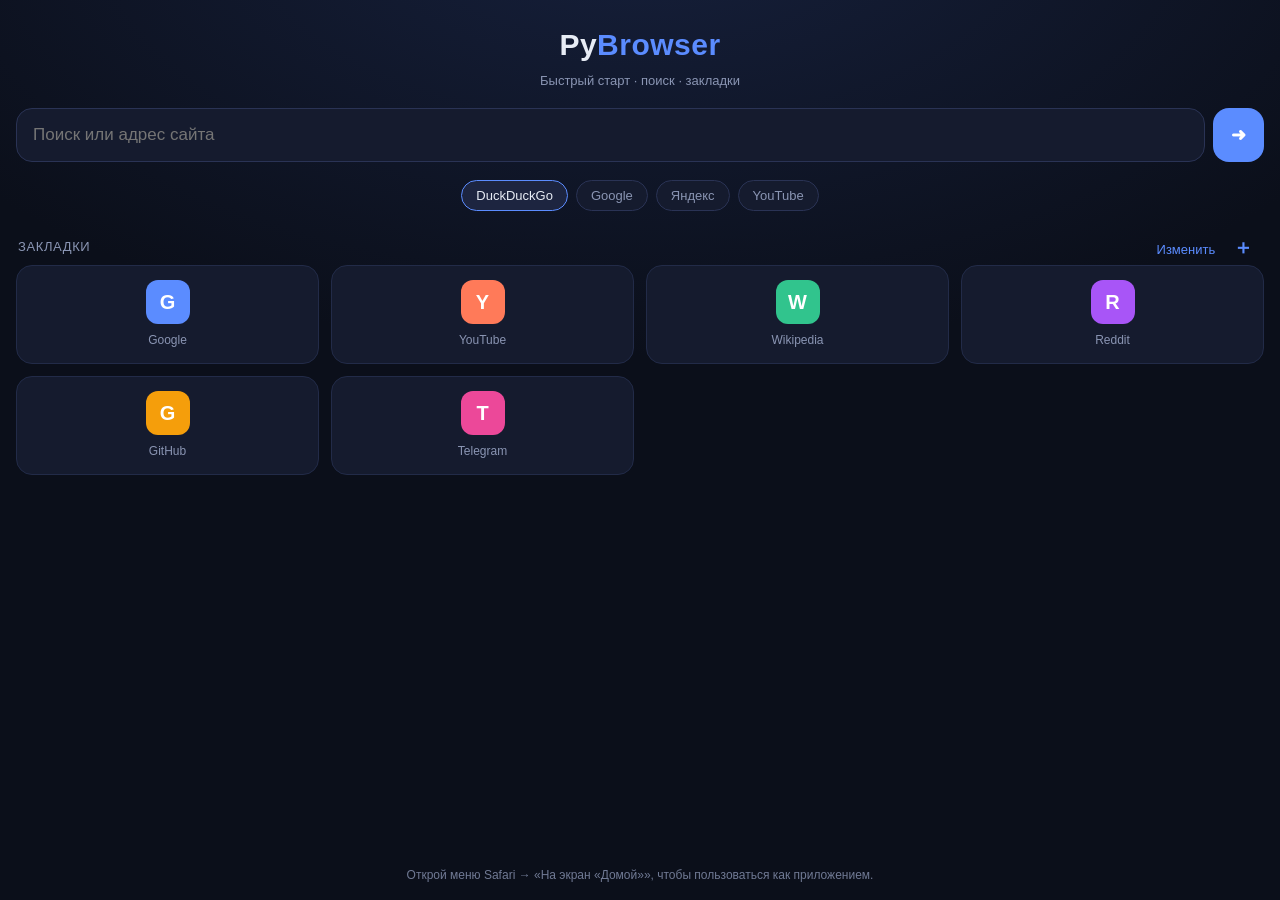
==== docs/index.html @ aff55a3d "Add mobile web start-page browser (iPhone-friendly) A self-contained single-file web app under docs/" ====
<!DOCTYPE html>
<html lang="ru">
<head>
<meta charset="utf-8">
<!-- Mobile / iPhone friendly -->
<meta name="viewport" content="width=device-width, initial-scale=1, viewport-fit=cover">
<meta name="apple-mobile-web-app-capable" content="yes">
<meta name="apple-mobile-web-app-status-bar-style" content="black-translucent">
<meta name="apple-mobile-web-app-title" content="PyBrowser">
<meta name="theme-color" content="#0b0f1a">
<title>PyBrowser</title>
<style>
  :root{
    --bg:#0b0f1a; --panel:#151b2e; --panel2:#1d2540;
    --text:#e7ecf5; --muted:#8a95b3; --accent:#5b8cff; --danger:#ff5b6e;
    --radius:16px;
  }
  *{box-sizing:border-box;-webkit-tap-highlight-color:transparent}
  html,body{margin:0;height:100%}
  body{
    background:radial-gradient(120% 90% at 50% -10%, #16203c 0%, var(--bg) 55%);
    color:var(--text);
    font:16px/1.4 -apple-system,BlinkMacSystemFont,"Segoe UI",Roboto,Helvetica,Arial,sans-serif;
    padding:max(env(safe-area-inset-top),18px) 16px calc(env(safe-area-inset-bottom) + 16px);
    display:flex;flex-direction:column;gap:18px;min-height:100%;
  }
  header{display:flex;flex-direction:column;align-items:center;gap:6px;margin-top:6px}
  .logo{font-size:30px;font-weight:800;letter-spacing:.5px}
  .logo span{color:var(--accent)}
  .tag{color:var(--muted);font-size:13px}

  form.search{position:relative;display:flex;gap:8px}
  .search input{
    flex:1;min-width:0;padding:16px 16px;border-radius:var(--radius);
    border:1px solid #2a3355;background:var(--panel);color:var(--text);
    font-size:17px;outline:none;
  }
  .search input:focus{border-color:var(--accent)}
  .search button{
    padding:0 18px;border:0;border-radius:var(--radius);
    background:var(--accent);color:#fff;font-size:18px;font-weight:700;
  }
  .engine-row{display:flex;gap:8px;flex-wrap:wrap;justify-content:center}
  .chip{
    padding:7px 14px;border-radius:999px;border:1px solid #2a3355;
    background:var(--panel);color:var(--muted);font-size:13px;
  }
  .chip.active{background:var(--panel2);color:var(--text);border-color:var(--accent)}

  .section-title{display:flex;align-items:center;justify-content:space-between;
    color:var(--muted);font-size:13px;text-transform:uppercase;letter-spacing:.6px;margin:4px 2px}
  .add{color:var(--accent);font-size:20px;font-weight:700;padding:2px 8px}

  .grid{display:grid;grid-template-columns:repeat(4,1fr);gap:12px}
  @media (max-width:360px){.grid{grid-template-columns:repeat(3,1fr)}}
  .tile{
    position:relative;display:flex;flex-direction:column;align-items:center;gap:8px;
    padding:14px 6px;border-radius:var(--radius);background:var(--panel);
    border:1px solid #222b48;text-decoration:none;color:var(--text);
  }
  .tile:active{background:var(--panel2)}
  .ico{width:44px;height:44px;border-radius:12px;display:grid;place-items:center;
    font-size:20px;font-weight:800;color:#fff}
  .tile .name{font-size:12px;color:var(--muted);max-width:100%;overflow:hidden;
    text-overflow:ellipsis;white-space:nowrap}
  .tile .del{position:absolute;top:-6px;right:-6px;width:22px;height:22px;border-radius:50%;
    background:var(--danger);color:#fff;font-size:14px;line-height:22px;text-align:center;
    display:none}
  body.editing .tile .del{display:block}

  .empty{color:var(--muted);text-align:center;font-size:14px;padding:14px}
  footer{margin-top:auto;text-align:center;color:var(--muted);font-size:12px;opacity:.8}
  .edit-toggle{background:none;border:0;color:var(--accent);font-size:13px}
</style>
</head>
<body>
  <header>
    <div class="logo">Py<span>Browser</span></div>
    <div class="tag">Быстрый старт · поиск · закладки</div>
  </header>

  <form class="search" id="searchForm" autocomplete="off">
    <input id="q" type="text" inputmode="search" enterkeyhint="go"
           placeholder="Поиск или адрес сайта" aria-label="Поиск или адрес">
    <button type="submit" aria-label="Открыть">➜</button>
  </form>

  <div class="engine-row" id="engines">
    <button type="button" class="chip active" data-engine="duckduckgo">DuckDuckGo</button>
    <button type="button" class="chip" data-engine="google">Google</button>
    <button type="button" class="chip" data-engine="yandex">Яндекс</button>
    <button type="button" class="chip" data-engine="youtube">YouTube</button>
  </div>

  <div>
    <div class="section-title">
      <span>Закладки</span>
      <span>
        <button class="edit-toggle" id="editToggle" type="button">Изменить</button>
        <span class="add" id="addBtn" role="button" aria-label="Добавить">＋</span>
      </span>
    </div>
    <div class="grid" id="grid"></div>
    <div class="empty" id="empty" hidden>Пусто. Нажми ＋ чтобы добавить сайт.</div>
  </div>

  <footer>Открой меню Safari → «На экран «Домой»», чтобы пользоваться как приложением.</footer>

<script>
(function(){
  "use strict";

  var ENGINES = {
    duckduckgo: "https://duckduckgo.com/?q=",
    google:     "https://www.google.com/search?q=",
    yandex:     "https://yandex.ru/search/?text=",
    youtube:    "https://www.youtube.com/results?search_query="
  };
  var DEFAULT_LINKS = [
    {name:"Google",    url:"https://www.google.com"},
    {name:"YouTube",   url:"https://m.youtube.com"},
    {name:"Wikipedia", url:"https://ru.wikipedia.org"},
    {name:"Reddit",    url:"https://www.reddit.com"},
    {name:"GitHub",    url:"https://github.com"},
    {name:"Telegram",  url:"https://web.telegram.org"}
  ];
  var COLORS = ["#5b8cff","#ff7a59","#31c48d","#a855f7","#f59e0b","#ec4899","#14b8a6","#f43f5e"];

  var LS_LINKS = "pybrowser.links";
  var LS_ENGINE = "pybrowser.engine";

  var q = document.getElementById("q");
  var form = document.getElementById("searchForm");
  var grid = document.getElementById("grid");
  var empty = document.getElementById("empty");
  var engineRow = document.getElementById("engines");

  function load(key, fallback){
    try { var v = JSON.parse(localStorage.getItem(key)); return v == null ? fallback : v; }
    catch(e){ return fallback; }
  }
  function save(key, val){ try { localStorage.setItem(key, JSON.stringify(val)); } catch(e){} }

  var engine = load(LS_ENGINE, "duckduckgo");
  var links = load(LS_LINKS, DEFAULT_LINKS);

  // ---- input parsing: URL vs search ----
  function looksLikeUrl(t){
    t = t.trim();
    if(!t || /\s/.test(t)) return false;
    if(/^(https?:\/\/|file:\/\/|about:)/i.test(t)) return true;
    if(/^localhost(:|\/|$)/i.test(t)) return true;
    return /^[^.]+(\.[^.\s]+)+/.test(t); // has a dot, no spaces
  }
  function toUrl(t){
    t = t.trim();
    if(looksLikeUrl(t)) return /:\/\//.test(t) ? t : "http://" + t;
    return ENGINES[engine] + encodeURIComponent(t);
  }
  function go(url){ window.location.href = url; }

  form.addEventListener("submit", function(e){
    e.preventDefault();
    var t = q.value.trim();
    if(t) go(toUrl(t));
  });

  // ---- engine chips ----
  function renderEngine(){
    [].forEach.call(engineRow.children, function(c){
      c.classList.toggle("active", c.dataset.engine === engine);
    });
  }
  engineRow.addEventListener("click", function(e){
    var b = e.target.closest(".chip"); if(!b) return;
    engine = b.dataset.engine; save(LS_ENGINE, engine); renderEngine();
    q.focus();
  });

  // ---- bookmarks grid ----
  function faviconColor(i){ return COLORS[i % COLORS.length]; }
  function letter(name, url){
    var s = (name || url || "?").replace(/^https?:\/\//,"").trim();
    return (s[0] || "?").toUpperCase();
  }
  function renderLinks(){
    grid.innerHTML = "";
    empty.hidden = links.length > 0;
    links.forEach(function(link, i){
      var a = document.createElement("a");
      a.className = "tile";
      a.href = link.url;
      a.innerHTML =
        '<span class="del" data-i="'+i+'">×</span>' +
        '<span class="ico" style="background:'+faviconColor(i)+'">'+letter(link.name, link.url)+'</span>' +
        '<span class="name">'+ (link.name || link.url) +'</span>';
      grid.appendChild(a);
    });
  }
  grid.addEventListener("click", function(e){
    var del = e.target.closest(".del");
    if(del){
      e.preventDefault();
      links.splice(parseInt(del.dataset.i,10), 1);
      save(LS_LINKS, links); renderLinks();
    }
  });

  // ---- add / edit ----
  document.getElementById("addBtn").addEventListener("click", function(){
    var url = prompt("Адрес сайта (например, apple.com):");
    if(!url) return;
    url = url.trim();
    if(!/:\/\//.test(url)) url = "https://" + url.replace(/^\/+/,"");
    var name = prompt("Название:", url.replace(/^https?:\/\//,"").replace(/\/.*$/,""));
    links.push({name: (name||"").trim(), url: url});
    save(LS_LINKS, links); renderLinks();
  });
  document.getElementById("editToggle").addEventListener("click", function(){
    document.body.classList.toggle("editing");
    this.textContent = document.body.classList.contains("editing") ? "Готово" : "Изменить";
  });

  renderEngine();
  renderLinks();
})();
</script>
</body>
</html>
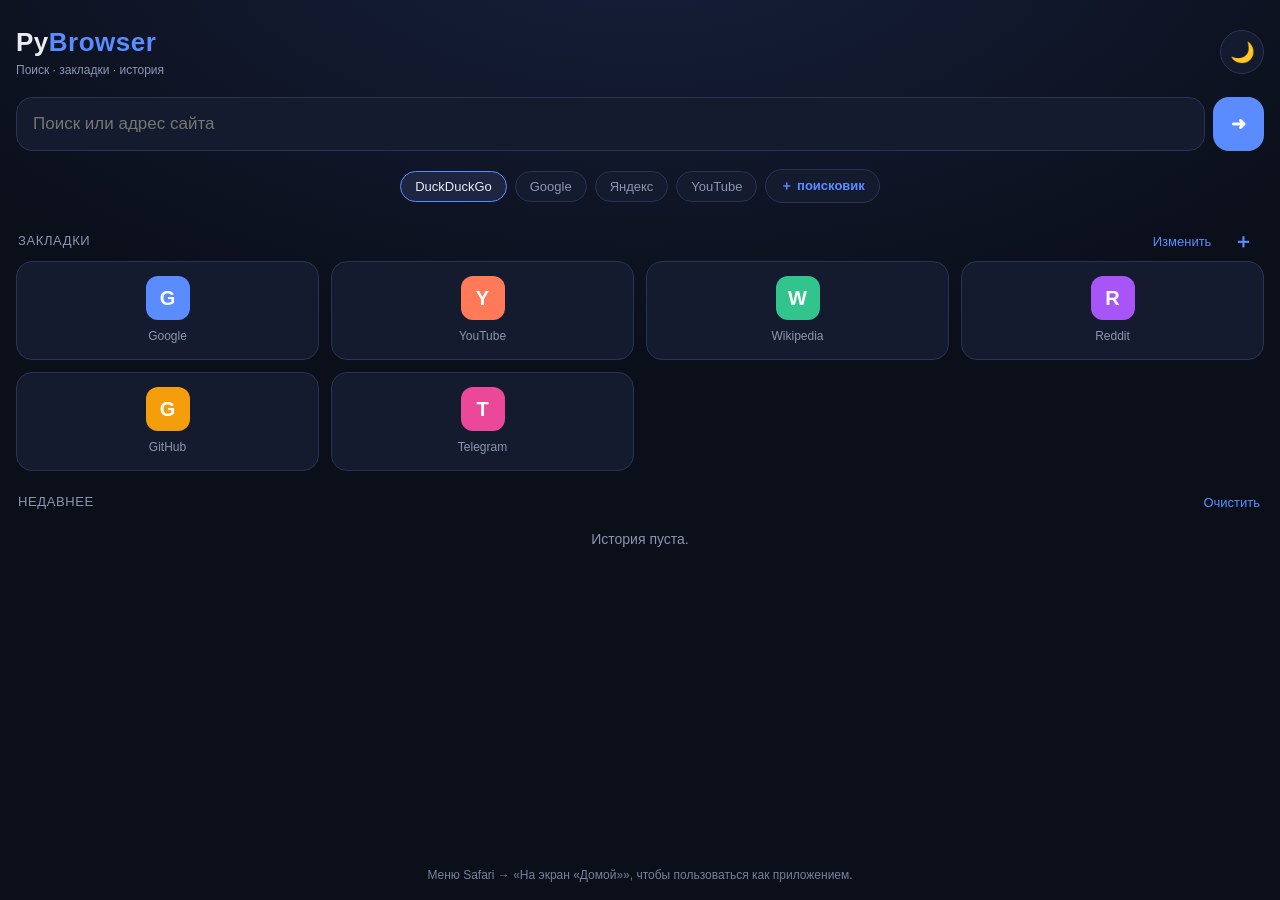
==== commit 844b6c79: "Add history, theme toggle and custom search engines to web browser - Recent-history section (persist" ====
--- a/docs/index.html
+++ b/docs/index.html
@@ -1,5 +1,5 @@
 <!DOCTYPE html>
-<html lang="ru">
+<html lang="ru" data-theme="dark">
 <head>
 <meta charset="utf-8">
 <!-- Mobile / iPhone friendly -->
@@ -11,28 +11,39 @@
 <title>PyBrowser</title>
 <style>
   :root{
-    --bg:#0b0f1a; --panel:#151b2e; --panel2:#1d2540;
-    --text:#e7ecf5; --muted:#8a95b3; --accent:#5b8cff; --danger:#ff5b6e;
     --radius:16px;
+  }
+  html[data-theme="dark"]{
+    --bg:#0b0f1a; --bg2:#16203c; --panel:#151b2e; --panel2:#1d2540;
+    --text:#e7ecf5; --muted:#8a95b3; --accent:#5b8cff; --danger:#ff5b6e; --border:#2a3355;
+  }
+  html[data-theme="light"]{
+    --bg:#eef1f8; --bg2:#dbe3f7; --panel:#ffffff; --panel2:#eef2fb;
+    --text:#141a2b; --muted:#66708c; --accent:#3a6ff0; --danger:#e23b52; --border:#d3dbec;
   }
   *{box-sizing:border-box;-webkit-tap-highlight-color:transparent}
   html,body{margin:0;height:100%}
   body{
-    background:radial-gradient(120% 90% at 50% -10%, #16203c 0%, var(--bg) 55%);
+    background:radial-gradient(120% 90% at 50% -10%, var(--bg2) 0%, var(--bg) 55%);
     color:var(--text);
     font:16px/1.4 -apple-system,BlinkMacSystemFont,"Segoe UI",Roboto,Helvetica,Arial,sans-serif;
     padding:max(env(safe-area-inset-top),18px) 16px calc(env(safe-area-inset-bottom) + 16px);
     display:flex;flex-direction:column;gap:18px;min-height:100%;
   }
-  header{display:flex;flex-direction:column;align-items:center;gap:6px;margin-top:6px}
-  .logo{font-size:30px;font-weight:800;letter-spacing:.5px}
+  header{display:flex;align-items:center;justify-content:space-between;margin-top:6px}
+  .brand{display:flex;flex-direction:column;gap:2px}
+  .logo{font-size:26px;font-weight:800;letter-spacing:.5px}
   .logo span{color:var(--accent)}
-  .tag{color:var(--muted);font-size:13px}
+  .tag{color:var(--muted);font-size:12px}
+  .theme-btn{
+    width:44px;height:44px;border-radius:50%;border:1px solid var(--border);
+    background:var(--panel);color:var(--text);font-size:20px;flex:0 0 auto;
+  }
 
   form.search{position:relative;display:flex;gap:8px}
   .search input{
     flex:1;min-width:0;padding:16px 16px;border-radius:var(--radius);
-    border:1px solid #2a3355;background:var(--panel);color:var(--text);
+    border:1px solid var(--border);background:var(--panel);color:var(--text);
     font-size:17px;outline:none;
   }
   .search input:focus{border-color:var(--accent)}
@@ -40,15 +51,21 @@
     padding:0 18px;border:0;border-radius:var(--radius);
     background:var(--accent);color:#fff;font-size:18px;font-weight:700;
   }
-  .engine-row{display:flex;gap:8px;flex-wrap:wrap;justify-content:center}
+
+  .engine-row{display:flex;gap:8px;flex-wrap:wrap;justify-content:center;align-items:center}
   .chip{
-    padding:7px 14px;border-radius:999px;border:1px solid #2a3355;
-    background:var(--panel);color:var(--muted);font-size:13px;
+    padding:7px 14px;border-radius:999px;border:1px solid var(--border);
+    background:var(--panel);color:var(--muted);font-size:13px;position:relative;
   }
   .chip.active{background:var(--panel2);color:var(--text);border-color:var(--accent)}
+  .chip .x{margin-left:6px;color:var(--danger);font-weight:700;display:none}
+  body.editing-engines .chip.custom .x{display:inline}
+  .chip.addchip{color:var(--accent);font-weight:700}
 
   .section-title{display:flex;align-items:center;justify-content:space-between;
     color:var(--muted);font-size:13px;text-transform:uppercase;letter-spacing:.6px;margin:4px 2px}
+  .section-title .actions{display:flex;gap:12px;align-items:center}
+  .link-btn{background:none;border:0;color:var(--accent);font-size:13px;padding:2px 2px}
   .add{color:var(--accent);font-size:20px;font-weight:700;padding:2px 8px}
 
   .grid{display:grid;grid-template-columns:repeat(4,1fr);gap:12px}
@@ -56,7 +73,7 @@
   .tile{
     position:relative;display:flex;flex-direction:column;align-items:center;gap:8px;
     padding:14px 6px;border-radius:var(--radius);background:var(--panel);
-    border:1px solid #222b48;text-decoration:none;color:var(--text);
+    border:1px solid var(--border);text-decoration:none;color:var(--text);
   }
   .tile:active{background:var(--panel2)}
   .ico{width:44px;height:44px;border-radius:12px;display:grid;place-items:center;
@@ -68,15 +85,26 @@
     display:none}
   body.editing .tile .del{display:block}
 
+  .hist{display:flex;flex-direction:column;gap:2px}
+  .hist a{display:flex;align-items:center;gap:10px;padding:11px 12px;border-radius:12px;
+    text-decoration:none;color:var(--text);background:var(--panel);border:1px solid var(--border)}
+  .hist a:active{background:var(--panel2)}
+  .hist .dot{width:8px;height:8px;border-radius:50%;background:var(--accent);flex:0 0 auto}
+  .hist .h-title{flex:1;overflow:hidden;text-overflow:ellipsis;white-space:nowrap;font-size:14px}
+  .hist .h-url{color:var(--muted);font-size:12px;max-width:38%;overflow:hidden;
+    text-overflow:ellipsis;white-space:nowrap}
+
   .empty{color:var(--muted);text-align:center;font-size:14px;padding:14px}
-  footer{margin-top:auto;text-align:center;color:var(--muted);font-size:12px;opacity:.8}
-  .edit-toggle{background:none;border:0;color:var(--accent);font-size:13px}
+  footer{margin-top:auto;text-align:center;color:var(--muted);font-size:12px;opacity:.85}
 </style>
 </head>
 <body>
   <header>
-    <div class="logo">Py<span>Browser</span></div>
-    <div class="tag">Быстрый старт · поиск · закладки</div>
+    <div class="brand">
+      <div class="logo">Py<span>Browser</span></div>
+      <div class="tag">Поиск · закладки · история</div>
+    </div>
+    <button class="theme-btn" id="themeBtn" type="button" aria-label="Сменить тему">🌙</button>
   </header>
 
   <form class="search" id="searchForm" autocomplete="off">
@@ -85,37 +113,43 @@
     <button type="submit" aria-label="Открыть">➜</button>
   </form>
 
-  <div class="engine-row" id="engines">
-    <button type="button" class="chip active" data-engine="duckduckgo">DuckDuckGo</button>
-    <button type="button" class="chip" data-engine="google">Google</button>
-    <button type="button" class="chip" data-engine="yandex">Яндекс</button>
-    <button type="button" class="chip" data-engine="youtube">YouTube</button>
-  </div>
+  <div class="engine-row" id="engines"><!-- engines injected here --></div>
 
   <div>
     <div class="section-title">
       <span>Закладки</span>
-      <span>
-        <button class="edit-toggle" id="editToggle" type="button">Изменить</button>
+      <span class="actions">
+        <button class="link-btn" id="editToggle" type="button">Изменить</button>
         <span class="add" id="addBtn" role="button" aria-label="Добавить">＋</span>
       </span>
     </div>
     <div class="grid" id="grid"></div>
-    <div class="empty" id="empty" hidden>Пусто. Нажми ＋ чтобы добавить сайт.</div>
+    <div class="empty" id="emptyLinks" hidden>Пусто. Нажми ＋ чтобы добавить сайт.</div>
   </div>
 
-  <footer>Открой меню Safari → «На экран «Домой»», чтобы пользоваться как приложением.</footer>
+  <div>
+    <div class="section-title">
+      <span>Недавнее</span>
+      <span class="actions">
+        <button class="link-btn" id="clearHist" type="button">Очистить</button>
+      </span>
+    </div>
+    <div class="hist" id="hist"></div>
+    <div class="empty" id="emptyHist" hidden>История пуста.</div>
+  </div>
+
+  <footer>Меню Safari → «На экран «Домой»», чтобы пользоваться как приложением.</footer>
 
 <script>
 (function(){
   "use strict";
 
-  var ENGINES = {
-    duckduckgo: "https://duckduckgo.com/?q=",
-    google:     "https://www.google.com/search?q=",
-    yandex:     "https://yandex.ru/search/?text=",
-    youtube:    "https://www.youtube.com/results?search_query="
-  };
+  var DEFAULT_ENGINES = [
+    {id:"duckduckgo", name:"DuckDuckGo", tpl:"https://duckduckgo.com/?q=%s", custom:false},
+    {id:"google",     name:"Google",     tpl:"https://www.google.com/search?q=%s", custom:false},
+    {id:"yandex",     name:"Яндекс",     tpl:"https://yandex.ru/search/?text=%s", custom:false},
+    {id:"youtube",    name:"YouTube",    tpl:"https://www.youtube.com/results?search_query=%s", custom:false}
+  ];
   var DEFAULT_LINKS = [
     {name:"Google",    url:"https://www.google.com"},
     {name:"YouTube",   url:"https://m.youtube.com"},
@@ -125,75 +159,149 @@
     {name:"Telegram",  url:"https://web.telegram.org"}
   ];
   var COLORS = ["#5b8cff","#ff7a59","#31c48d","#a855f7","#f59e0b","#ec4899","#14b8a6","#f43f5e"];
-
-  var LS_LINKS = "pybrowser.links";
-  var LS_ENGINE = "pybrowser.engine";
+  var MAX_HISTORY = 40;
+
+  var K = {
+    engines:"pybrowser.engines", engine:"pybrowser.engine",
+    links:"pybrowser.links", history:"pybrowser.history", theme:"pybrowser.theme"
+  };
+
+  function load(key, fb){
+    try{ var v = JSON.parse(localStorage.getItem(key)); return v == null ? fb : v; }
+    catch(e){ return fb; }
+  }
+  function save(key, val){ try{ localStorage.setItem(key, JSON.stringify(val)); }catch(e){} }
+
+  var engines = load(K.engines, DEFAULT_ENGINES);
+  var engineId = load(K.engine, "duckduckgo");
+  var links = load(K.links, DEFAULT_LINKS);
+  var history = load(K.history, []);
+  var theme = load(K.theme, "dark");
 
   var q = document.getElementById("q");
   var form = document.getElementById("searchForm");
+  var engineRow = document.getElementById("engines");
   var grid = document.getElementById("grid");
-  var empty = document.getElementById("empty");
-  var engineRow = document.getElementById("engines");
-
-  function load(key, fallback){
-    try { var v = JSON.parse(localStorage.getItem(key)); return v == null ? fallback : v; }
-    catch(e){ return fallback; }
-  }
-  function save(key, val){ try { localStorage.setItem(key, JSON.stringify(val)); } catch(e){} }
-
-  var engine = load(LS_ENGINE, "duckduckgo");
-  var links = load(LS_LINKS, DEFAULT_LINKS);
-
-  // ---- input parsing: URL vs search ----
+  var emptyLinks = document.getElementById("emptyLinks");
+  var histEl = document.getElementById("hist");
+  var emptyHist = document.getElementById("emptyHist");
+
+  function currentEngine(){
+    return engines.filter(function(e){return e.id === engineId;})[0] || engines[0];
+  }
+
+  // ---- theme ----
+  function applyTheme(){
+    document.documentElement.setAttribute("data-theme", theme);
+    document.getElementById("themeBtn").textContent = theme === "dark" ? "🌙" : "☀️";
+    var meta = document.querySelector('meta[name="theme-color"]');
+    if(meta) meta.setAttribute("content", theme === "dark" ? "#0b0f1a" : "#eef1f8");
+  }
+  document.getElementById("themeBtn").addEventListener("click", function(){
+    theme = theme === "dark" ? "light" : "dark";
+    save(K.theme, theme); applyTheme();
+  });
+
+  // ---- input parsing ----
   function looksLikeUrl(t){
     t = t.trim();
     if(!t || /\s/.test(t)) return false;
     if(/^(https?:\/\/|file:\/\/|about:)/i.test(t)) return true;
     if(/^localhost(:|\/|$)/i.test(t)) return true;
-    return /^[^.]+(\.[^.\s]+)+/.test(t); // has a dot, no spaces
+    return /^[^.]+(\.[^.\s]+)+/.test(t);
   }
   function toUrl(t){
     t = t.trim();
     if(looksLikeUrl(t)) return /:\/\//.test(t) ? t : "http://" + t;
-    return ENGINES[engine] + encodeURIComponent(t);
-  }
-  function go(url){ window.location.href = url; }
+    return currentEngine().tpl.replace("%s", encodeURIComponent(t));
+  }
+  function pushHistory(title, url){
+    history = history.filter(function(h){ return h.url !== url; });
+    history.unshift({title:title, url:url, t:Date.now()});
+    if(history.length > MAX_HISTORY) history = history.slice(0, MAX_HISTORY);
+    save(K.history, history);
+  }
+  function go(rawInput){
+    var url = toUrl(rawInput);
+    var isSearch = !looksLikeUrl(rawInput.trim());
+    pushHistory(isSearch ? ("🔎 " + rawInput.trim()) : url.replace(/^https?:\/\//,""), url);
+    window.location.href = url;
+  }
 
   form.addEventListener("submit", function(e){
     e.preventDefault();
     var t = q.value.trim();
-    if(t) go(toUrl(t));
-  });
-
-  // ---- engine chips ----
-  function renderEngine(){
-    [].forEach.call(engineRow.children, function(c){
-      c.classList.toggle("active", c.dataset.engine === engine);
+    if(t) go(t);
+  });
+
+  // ---- engines ----
+  function renderEngines(){
+    engineRow.innerHTML = "";
+    engines.forEach(function(e){
+      var b = document.createElement("button");
+      b.type = "button";
+      b.className = "chip" + (e.id === engineId ? " active" : "") + (e.custom ? " custom" : "");
+      b.dataset.id = e.id;
+      b.innerHTML = e.name + (e.custom ? ' <span class="x" data-del="'+e.id+'">✕</span>' : "");
+      engineRow.appendChild(b);
     });
+    var add = document.createElement("button");
+    add.type = "button"; add.className = "chip addchip"; add.id = "addEngine";
+    add.textContent = "＋ поисковик";
+    engineRow.appendChild(add);
   }
   engineRow.addEventListener("click", function(e){
-    var b = e.target.closest(".chip"); if(!b) return;
-    engine = b.dataset.engine; save(LS_ENGINE, engine); renderEngine();
-    q.focus();
-  });
-
-  // ---- bookmarks grid ----
-  function faviconColor(i){ return COLORS[i % COLORS.length]; }
+    var del = e.target.closest("[data-del]");
+    if(del){
+      e.stopPropagation();
+      var id = del.getAttribute("data-del");
+      engines = engines.filter(function(x){ return x.id !== id; });
+      if(engineId === id) engineId = engines[0].id;
+      save(K.engines, engines); save(K.engine, engineId); renderEngines();
+      return;
+    }
+    if(e.target.id === "addEngine"){
+      addEngine(); return;
+    }
+    var chip = e.target.closest(".chip");
+    if(chip && chip.dataset.id){
+      engineId = chip.dataset.id; save(K.engine, engineId); renderEngines(); q.focus();
+    }
+  });
+  function addEngine(){
+    var name = prompt("Название поисковика (например, Bing):");
+    if(!name) return;
+    var tpl = prompt('Адрес поиска, где %s — это запрос.\nНапример: https://www.bing.com/search?q=%s');
+    if(!tpl || tpl.indexOf("%s") === -1){
+      alert("Нужен адрес со знаком %s вместо запроса.");
+      return;
+    }
+    var id = "c" + Date.now();
+    engines.push({id:id, name:name.trim(), tpl:tpl.trim(), custom:true});
+    engineId = id;
+    save(K.engines, engines); save(K.engine, engineId); renderEngines();
+  }
+
+  // ---- bookmarks ----
+  function color(i){ return COLORS[i % COLORS.length]; }
   function letter(name, url){
     var s = (name || url || "?").replace(/^https?:\/\//,"").trim();
     return (s[0] || "?").toUpperCase();
   }
   function renderLinks(){
     grid.innerHTML = "";
-    empty.hidden = links.length > 0;
+    emptyLinks.hidden = links.length > 0;
     links.forEach(function(link, i){
       var a = document.createElement("a");
-      a.className = "tile";
-      a.href = link.url;
+      a.className = "tile"; a.href = link.url;
       a.innerHTML =
         '<span class="del" data-i="'+i+'">×</span>' +
-        '<span class="ico" style="background:'+faviconColor(i)+'">'+letter(link.name, link.url)+'</span>' +
+        '<span class="ico" style="background:'+color(i)+'">'+letter(link.name, link.url)+'</span>' +
         '<span class="name">'+ (link.name || link.url) +'</span>';
+      a.addEventListener("click", function(){
+        if(!document.body.classList.contains("editing"))
+          pushHistory(link.name || link.url, link.url);
+      });
       grid.appendChild(a);
     });
   }
@@ -202,27 +310,46 @@
     if(del){
       e.preventDefault();
       links.splice(parseInt(del.dataset.i,10), 1);
-      save(LS_LINKS, links); renderLinks();
-    }
-  });
-
-  // ---- add / edit ----
+      save(K.links, links); renderLinks();
+    }
+  });
   document.getElementById("addBtn").addEventListener("click", function(){
     var url = prompt("Адрес сайта (например, apple.com):");
     if(!url) return;
     url = url.trim();
     if(!/:\/\//.test(url)) url = "https://" + url.replace(/^\/+/,"");
     var name = prompt("Название:", url.replace(/^https?:\/\//,"").replace(/\/.*$/,""));
-    links.push({name: (name||"").trim(), url: url});
-    save(LS_LINKS, links); renderLinks();
+    links.push({name:(name||"").trim(), url:url});
+    save(K.links, links); renderLinks();
   });
   document.getElementById("editToggle").addEventListener("click", function(){
     document.body.classList.toggle("editing");
     this.textContent = document.body.classList.contains("editing") ? "Готово" : "Изменить";
   });
 
-  renderEngine();
+  // ---- history ----
+  function renderHistory(){
+    histEl.innerHTML = "";
+    emptyHist.hidden = history.length > 0;
+    history.slice(0, 12).forEach(function(h){
+      var a = document.createElement("a");
+      a.href = h.url;
+      a.innerHTML =
+        '<span class="dot"></span>' +
+        '<span class="h-title">'+ (h.title || h.url) +'</span>' +
+        '<span class="h-url">'+ h.url.replace(/^https?:\/\//,"").replace(/\/.*$/,"") +'</span>';
+      histEl.appendChild(a);
+    });
+  }
+  document.getElementById("clearHist").addEventListener("click", function(){
+    history = []; save(K.history, history); renderHistory();
+  });
+
+  // ---- init ----
+  applyTheme();
+  renderEngines();
   renderLinks();
+  renderHistory();
 })();
 </script>
 </body>
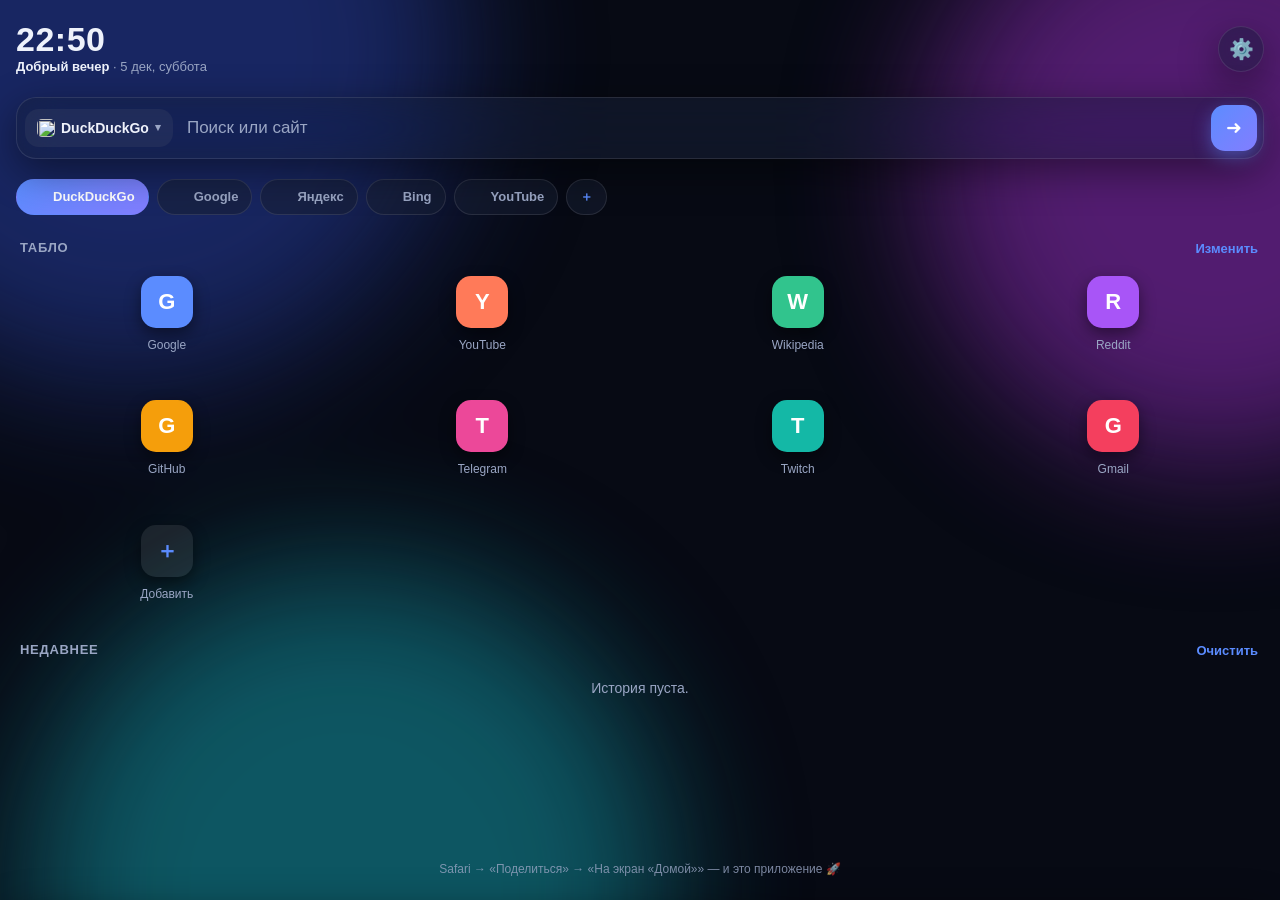
==== commit 91da883a: "Redesign web browser: glass UI, live clock, suggestions, settings sheet Major visual and feature ove" ====
--- a/docs/index.html
+++ b/docs/index.html
@@ -2,8 +2,7 @@
 <html lang="ru" data-theme="dark">
 <head>
 <meta charset="utf-8">
-<!-- Mobile / iPhone friendly -->
-<meta name="viewport" content="width=device-width, initial-scale=1, viewport-fit=cover">
+<meta name="viewport" content="width=device-width, initial-scale=1, viewport-fit=cover, maximum-scale=1">
 <meta name="apple-mobile-web-app-capable" content="yes">
 <meta name="apple-mobile-web-app-status-bar-style" content="black-translucent">
 <meta name="apple-mobile-web-app-title" content="PyBrowser">
@@ -11,144 +10,259 @@
 <title>PyBrowser</title>
 <style>
   :root{
-    --radius:16px;
+    --radius:20px;
+    --accent:#5b8cff;
+    --ease:cubic-bezier(.22,1,.36,1);
   }
   html[data-theme="dark"]{
-    --bg:#0b0f1a; --bg2:#16203c; --panel:#151b2e; --panel2:#1d2540;
-    --text:#e7ecf5; --muted:#8a95b3; --accent:#5b8cff; --danger:#ff5b6e; --border:#2a3355;
+    --bg:#070a14; --text:#eef2fb; --muted:#9aa6c4;
+    --glass:rgba(24,31,52,.55); --glass-brd:rgba(255,255,255,.10);
+    --tile:rgba(30,38,64,.55); --danger:#ff5b6e; --shadow:rgba(0,0,0,.45);
+    --b1:#1b2a6b; --b2:#5b1f7a; --b3:#0f5f6b;
   }
   html[data-theme="light"]{
-    --bg:#eef1f8; --bg2:#dbe3f7; --panel:#ffffff; --panel2:#eef2fb;
-    --text:#141a2b; --muted:#66708c; --accent:#3a6ff0; --danger:#e23b52; --border:#d3dbec;
-  }
-  *{box-sizing:border-box;-webkit-tap-highlight-color:transparent}
-  html,body{margin:0;height:100%}
+    --bg:#e9eef9; --text:#101728; --muted:#5c667f;
+    --glass:rgba(255,255,255,.62); --glass-brd:rgba(255,255,255,.7);
+    --tile:rgba(255,255,255,.7); --danger:#e23b52; --shadow:rgba(60,80,140,.18);
+    --b1:#8fb4ff; --b2:#d8a4f0; --b3:#8fe6e0;
+  }
+  *{box-sizing:border-box;-webkit-tap-highlight-color:transparent;-webkit-touch-callout:none}
+  html,body{margin:0;min-height:100%}
   body{
-    background:radial-gradient(120% 90% at 50% -10%, var(--bg2) 0%, var(--bg) 55%);
-    color:var(--text);
-    font:16px/1.4 -apple-system,BlinkMacSystemFont,"Segoe UI",Roboto,Helvetica,Arial,sans-serif;
-    padding:max(env(safe-area-inset-top),18px) 16px calc(env(safe-area-inset-bottom) + 16px);
-    display:flex;flex-direction:column;gap:18px;min-height:100%;
-  }
-  header{display:flex;align-items:center;justify-content:space-between;margin-top:6px}
-  .brand{display:flex;flex-direction:column;gap:2px}
-  .logo{font-size:26px;font-weight:800;letter-spacing:.5px}
-  .logo span{color:var(--accent)}
-  .tag{color:var(--muted);font-size:12px}
-  .theme-btn{
-    width:44px;height:44px;border-radius:50%;border:1px solid var(--border);
-    background:var(--panel);color:var(--text);font-size:20px;flex:0 0 auto;
-  }
-
-  form.search{position:relative;display:flex;gap:8px}
-  .search input{
-    flex:1;min-width:0;padding:16px 16px;border-radius:var(--radius);
-    border:1px solid var(--border);background:var(--panel);color:var(--text);
-    font-size:17px;outline:none;
-  }
-  .search input:focus{border-color:var(--accent)}
-  .search button{
-    padding:0 18px;border:0;border-radius:var(--radius);
-    background:var(--accent);color:#fff;font-size:18px;font-weight:700;
-  }
-
-  .engine-row{display:flex;gap:8px;flex-wrap:wrap;justify-content:center;align-items:center}
-  .chip{
-    padding:7px 14px;border-radius:999px;border:1px solid var(--border);
-    background:var(--panel);color:var(--muted);font-size:13px;position:relative;
-  }
-  .chip.active{background:var(--panel2);color:var(--text);border-color:var(--accent)}
-  .chip .x{margin-left:6px;color:var(--danger);font-weight:700;display:none}
-  body.editing-engines .chip.custom .x{display:inline}
-  .chip.addchip{color:var(--accent);font-weight:700}
-
-  .section-title{display:flex;align-items:center;justify-content:space-between;
-    color:var(--muted);font-size:13px;text-transform:uppercase;letter-spacing:.6px;margin:4px 2px}
-  .section-title .actions{display:flex;gap:12px;align-items:center}
-  .link-btn{background:none;border:0;color:var(--accent);font-size:13px;padding:2px 2px}
-  .add{color:var(--accent);font-size:20px;font-weight:700;padding:2px 8px}
-
-  .grid{display:grid;grid-template-columns:repeat(4,1fr);gap:12px}
-  @media (max-width:360px){.grid{grid-template-columns:repeat(3,1fr)}}
-  .tile{
-    position:relative;display:flex;flex-direction:column;align-items:center;gap:8px;
-    padding:14px 6px;border-radius:var(--radius);background:var(--panel);
-    border:1px solid var(--border);text-decoration:none;color:var(--text);
-  }
-  .tile:active{background:var(--panel2)}
-  .ico{width:44px;height:44px;border-radius:12px;display:grid;place-items:center;
-    font-size:20px;font-weight:800;color:#fff}
-  .tile .name{font-size:12px;color:var(--muted);max-width:100%;overflow:hidden;
-    text-overflow:ellipsis;white-space:nowrap}
-  .tile .del{position:absolute;top:-6px;right:-6px;width:22px;height:22px;border-radius:50%;
-    background:var(--danger);color:#fff;font-size:14px;line-height:22px;text-align:center;
-    display:none}
+    background:var(--bg); color:var(--text);
+    font:16px/1.45 -apple-system,BlinkMacSystemFont,"SF Pro Display","Segoe UI",Roboto,Helvetica,Arial,sans-serif;
+    padding:max(env(safe-area-inset-top),22px) 16px calc(env(safe-area-inset-bottom) + 22px);
+    display:flex;flex-direction:column;gap:20px;min-height:100vh;position:relative;overflow-x:hidden;
+  }
+  /* animated aurora background */
+  .bg{position:fixed;inset:-20% -10%;z-index:-1;filter:blur(70px);opacity:.9;pointer-events:none}
+  .bg span{position:absolute;border-radius:50%;mix-blend-mode:screen;animation:float 18s var(--ease) infinite alternate}
+  html[data-theme="light"] .bg span{mix-blend-mode:multiply;opacity:.6}
+  .bg .b1{width:52vw;height:52vw;left:-6vw;top:-8vw;background:var(--b1);animation-duration:16s}
+  .bg .b2{width:46vw;height:46vw;right:-8vw;top:6vh;background:var(--b2);animation-duration:22s}
+  .bg .b3{width:50vw;height:50vw;left:12vw;bottom:-14vh;background:var(--b3);animation-duration:19s}
+  @keyframes float{from{transform:translate(0,0) scale(1)}to{transform:translate(6vw,5vh) scale(1.15)}}
+  @media (prefers-reduced-motion:reduce){.bg span{animation:none}}
+
+  .glass{background:var(--glass);border:1px solid var(--glass-brd);
+    -webkit-backdrop-filter:blur(22px) saturate(160%);backdrop-filter:blur(22px) saturate(160%);
+    box-shadow:0 12px 40px var(--shadow)}
+
+  header{display:flex;align-items:center;justify-content:space-between;gap:12px}
+  .hello{display:flex;flex-direction:column;gap:2px;min-width:0}
+  .clock{font-size:34px;font-weight:800;letter-spacing:.5px;line-height:1;
+    font-variant-numeric:tabular-nums}
+  .greet{color:var(--muted);font-size:13px;overflow:hidden;text-overflow:ellipsis;white-space:nowrap}
+  .greet b{color:var(--text);font-weight:700}
+  .gear{width:46px;height:46px;border-radius:50%;display:grid;place-items:center;
+    font-size:20px;color:var(--text);flex:0 0 auto;border:1px solid var(--glass-brd);
+    background:var(--glass);transition:transform .4s var(--ease)}
+  .gear:active{transform:rotate(90deg)}
+
+  /* search */
+  .searchwrap{position:relative;z-index:50}
+  form.search{display:flex;align-items:center;gap:8px;border-radius:var(--radius);
+    padding:6px 6px 6px 8px}
+  .eng-toggle{display:flex;align-items:center;gap:6px;padding:10px 12px;border-radius:14px;
+    background:rgba(127,127,127,.12);border:0;color:var(--text);font-size:14px;font-weight:600;
+    max-width:38%;overflow:hidden;white-space:nowrap}
+  .eng-toggle .fav{width:18px;height:18px;border-radius:5px;flex:0 0 auto}
+  .eng-toggle .car{color:var(--muted);font-size:11px}
+  .search input{flex:1;min-width:0;padding:14px 6px;border:0;background:transparent;
+    color:var(--text);font-size:17px;outline:none}
+  .search input::placeholder{color:var(--muted)}
+  .go{width:46px;height:46px;flex:0 0 auto;border:0;border-radius:14px;color:#fff;font-size:19px;
+    background:linear-gradient(135deg,var(--accent),color-mix(in srgb,var(--accent) 55%,#b06bff));
+    box-shadow:0 6px 18px color-mix(in srgb,var(--accent) 45%,transparent)}
+  .go:active{transform:scale(.94)}
+
+  /* suggestions / engine dropdown */
+  .pop{position:absolute;left:0;right:0;top:calc(100% + 8px);z-index:40;border-radius:18px;
+    padding:6px;display:none;max-height:52vh;overflow:auto;-webkit-overflow-scrolling:touch;
+    background:color-mix(in srgb,var(--bg) 88%, var(--accent) 4%)}
+  .pop.open{display:block;animation:pop .18s var(--ease)}
+  @keyframes pop{from{opacity:0;transform:translateY(-6px)}to{opacity:1;transform:none}}
+  .pop .row{display:flex;align-items:center;gap:12px;padding:12px 12px;border-radius:12px;
+    color:var(--text);text-decoration:none;cursor:pointer}
+  .pop .row:active,.pop .row.sel{background:rgba(127,127,127,.16)}
+  .pop .row .ic{width:22px;height:22px;flex:0 0 auto;display:grid;place-items:center;
+    border-radius:6px;font-size:13px;overflow:hidden}
+  .pop .row .ic img{width:100%;height:100%}
+  .pop .row .t{flex:1;overflow:hidden;text-overflow:ellipsis;white-space:nowrap;font-size:15px}
+  .pop .row .s{color:var(--muted);font-size:12px}
+
+  .engrow{display:flex;gap:8px;overflow-x:auto;-webkit-overflow-scrolling:touch;padding-bottom:2px}
+  .engrow::-webkit-scrollbar{display:none}
+  .chip{flex:0 0 auto;display:flex;align-items:center;gap:7px;padding:8px 13px;border-radius:999px;
+    border:1px solid var(--glass-brd);background:var(--glass);color:var(--muted);font-size:13px;font-weight:600}
+  .chip.active{color:#fff;border-color:transparent;
+    background:linear-gradient(135deg,var(--accent),color-mix(in srgb,var(--accent) 55%,#b06bff))}
+  .chip .fav{width:16px;height:16px;border-radius:4px}
+  .chip.addchip{color:var(--accent)}
+
+  .sec{display:flex;align-items:center;justify-content:space-between;margin:2px 4px}
+  .sec h2{margin:0;font-size:13px;text-transform:uppercase;letter-spacing:.7px;color:var(--muted);font-weight:700}
+  .sec .acts{display:flex;gap:14px;align-items:center}
+  .lbtn{background:none;border:0;color:var(--accent);font-size:13px;font-weight:600;padding:2px}
+
+  /* speed dial */
+  .grid{display:grid;grid-template-columns:repeat(4,1fr);gap:14px}
+  @media (max-width:360px){.grid{grid-template-columns:repeat(3,1fr);gap:12px}}
+  .tile{position:relative;display:flex;flex-direction:column;align-items:center;gap:9px;
+    padding:16px 6px;border-radius:var(--radius);text-decoration:none;color:var(--text);
+    transition:transform .15s var(--ease)}
+  .tile:active{transform:scale(.93)}
+  .tile .ico{width:52px;height:52px;border-radius:15px;display:grid;place-items:center;
+    font-size:22px;font-weight:800;color:#fff;overflow:hidden;box-shadow:0 6px 16px var(--shadow)}
+  .tile .ico img{width:100%;height:100%;object-fit:cover}
+  .tile .nm{font-size:12px;color:var(--muted);max-width:100%;overflow:hidden;text-overflow:ellipsis;white-space:nowrap}
+  .tile .del{position:absolute;top:2px;right:8px;width:24px;height:24px;border-radius:50%;
+    background:var(--danger);color:#fff;font-size:15px;line-height:24px;text-align:center;
+    display:none;box-shadow:0 3px 10px var(--shadow);animation:wob .3s var(--ease) infinite alternate}
+  @keyframes wob{from{transform:rotate(-4deg)}to{transform:rotate(4deg)}}
   body.editing .tile .del{display:block}
-
-  .hist{display:flex;flex-direction:column;gap:2px}
-  .hist a{display:flex;align-items:center;gap:10px;padding:11px 12px;border-radius:12px;
-    text-decoration:none;color:var(--text);background:var(--panel);border:1px solid var(--border)}
-  .hist a:active{background:var(--panel2)}
-  .hist .dot{width:8px;height:8px;border-radius:50%;background:var(--accent);flex:0 0 auto}
-  .hist .h-title{flex:1;overflow:hidden;text-overflow:ellipsis;white-space:nowrap;font-size:14px}
-  .hist .h-url{color:var(--muted);font-size:12px;max-width:38%;overflow:hidden;
-    text-overflow:ellipsis;white-space:nowrap}
-
-  .empty{color:var(--muted);text-align:center;font-size:14px;padding:14px}
-  footer{margin-top:auto;text-align:center;color:var(--muted);font-size:12px;opacity:.85}
+  body.editing .tile{animation:jiggle .28s var(--ease) infinite alternate}
+  @keyframes jiggle{from{transform:rotate(-.7deg)}to{transform:rotate(.7deg)}}
+  .tile.addtile .ico{background:rgba(127,127,127,.18);color:var(--accent)}
+
+  /* history */
+  .hist{display:flex;flex-direction:column;gap:8px}
+  .hist a{display:flex;align-items:center;gap:12px;padding:12px;border-radius:15px;
+    text-decoration:none;color:var(--text)}
+  .hist a:active{background:rgba(127,127,127,.14)}
+  .hist .ic{width:26px;height:26px;border-radius:8px;flex:0 0 auto;display:grid;place-items:center;
+    overflow:hidden;font-size:13px;background:rgba(127,127,127,.15)}
+  .hist .ic img{width:100%;height:100%}
+  .hist .t{flex:1;overflow:hidden;text-overflow:ellipsis;white-space:nowrap;font-size:14px}
+  .hist .u{color:var(--muted);font-size:12px;max-width:34%;overflow:hidden;text-overflow:ellipsis;white-space:nowrap}
+
+  .empty{color:var(--muted);text-align:center;font-size:14px;padding:16px}
+  footer{margin-top:auto;text-align:center;color:var(--muted);font-size:12px;opacity:.8}
+  .pad{padding:10px 12px;border-radius:var(--radius)}
+
+  /* settings sheet */
+  .scrim{position:fixed;inset:0;z-index:60;background:rgba(0,0,0,.5);
+    -webkit-backdrop-filter:blur(4px);backdrop-filter:blur(4px);display:none;opacity:0;transition:opacity .25s}
+  .scrim.open{display:block;opacity:1}
+  .sheet{position:fixed;left:0;right:0;bottom:0;z-index:61;transform:translateY(100%);
+    transition:transform .35s var(--ease);border-radius:26px 26px 0 0;padding:8px 18px calc(env(safe-area-inset-bottom) + 22px);
+    max-height:88vh;overflow:auto;-webkit-overflow-scrolling:touch}
+  .sheet.open{transform:none}
+  .grip{width:44px;height:5px;border-radius:3px;background:var(--muted);opacity:.5;margin:8px auto 12px}
+  .sheet h3{margin:18px 2px 10px;font-size:14px;text-transform:uppercase;letter-spacing:.6px;color:var(--muted)}
+  .seg{display:flex;gap:6px;background:rgba(127,127,127,.14);padding:5px;border-radius:14px}
+  .seg button{flex:1;border:0;background:none;color:var(--muted);font-size:14px;font-weight:600;
+    padding:10px;border-radius:10px}
+  .seg button.on{background:var(--glass);color:var(--text);box-shadow:0 3px 10px var(--shadow)}
+  .swatches{display:flex;gap:12px;flex-wrap:wrap}
+  .sw{width:38px;height:38px;border-radius:50%;border:2px solid transparent;position:relative}
+  .sw.on{border-color:var(--text)}
+  .sw.on::after{content:"✓";position:absolute;inset:0;display:grid;place-items:center;color:#fff;font-size:15px;font-weight:800}
+  .setrow{display:flex;align-items:center;justify-content:space-between;gap:10px;padding:13px 14px;
+    border-radius:14px;background:rgba(127,127,127,.10);margin-bottom:8px}
+  .setrow .lab{font-size:15px}
+  .setrow .sub{color:var(--muted);font-size:12px}
+  .mini{border:1px solid var(--glass-brd);background:var(--glass);color:var(--text);
+    padding:9px 14px;border-radius:12px;font-size:14px;font-weight:600}
+  .mini.dgr{color:var(--danger)}
+  .englist{display:flex;flex-direction:column;gap:8px}
+  .engitem{display:flex;align-items:center;gap:10px;padding:11px 12px;border-radius:12px;background:rgba(127,127,127,.10)}
+  .engitem .fav{width:20px;height:20px;border-radius:5px}
+  .engitem .en{flex:1;overflow:hidden;text-overflow:ellipsis;white-space:nowrap;font-size:14px}
+  .engitem .rm{color:var(--danger);font-size:18px;padding:0 6px}
+  .toast{position:fixed;left:50%;bottom:calc(env(safe-area-inset-bottom) + 24px);transform:translateX(-50%) translateY(20px);
+    z-index:80;padding:12px 18px;border-radius:14px;font-size:14px;opacity:0;pointer-events:none;
+    transition:.3s var(--ease)}
+  .toast.show{opacity:1;transform:translateX(-50%)}
 </style>
 </head>
 <body>
+  <div class="bg"><span class="b1"></span><span class="b2"></span><span class="b3"></span></div>
+
   <header>
-    <div class="brand">
-      <div class="logo">Py<span>Browser</span></div>
-      <div class="tag">Поиск · закладки · история</div>
+    <div class="hello">
+      <div class="clock" id="clock">--:--</div>
+      <div class="greet" id="greet">Привет 👋</div>
     </div>
-    <button class="theme-btn" id="themeBtn" type="button" aria-label="Сменить тему">🌙</button>
+    <button class="gear glass" id="openSettings" aria-label="Настройки">⚙️</button>
   </header>
 
-  <form class="search" id="searchForm" autocomplete="off">
-    <input id="q" type="text" inputmode="search" enterkeyhint="go"
-           placeholder="Поиск или адрес сайта" aria-label="Поиск или адрес">
-    <button type="submit" aria-label="Открыть">➜</button>
-  </form>
-
-  <div class="engine-row" id="engines"><!-- engines injected here --></div>
+  <div class="searchwrap">
+    <form class="search glass" id="searchForm" autocomplete="off">
+      <button type="button" class="eng-toggle" id="engToggle" aria-label="Поисковик">
+        <img class="fav" id="engFav" alt=""><span id="engName">DuckDuckGo</span><span class="car">▾</span>
+      </button>
+      <input id="q" type="text" inputmode="search" enterkeyhint="go" placeholder="Поиск или сайт" aria-label="Поиск или адрес">
+      <button type="submit" class="go" aria-label="Открыть">➜</button>
+    </form>
+    <div class="pop glass" id="pop"></div>
+  </div>
+
+  <div class="engrow" id="engrow"></div>
 
   <div>
-    <div class="section-title">
-      <span>Закладки</span>
-      <span class="actions">
-        <button class="link-btn" id="editToggle" type="button">Изменить</button>
-        <span class="add" id="addBtn" role="button" aria-label="Добавить">＋</span>
-      </span>
-    </div>
+    <div class="sec"><h2>Табло</h2><div class="acts">
+      <button class="lbtn" id="editToggle" type="button">Изменить</button>
+    </div></div>
     <div class="grid" id="grid"></div>
-    <div class="empty" id="emptyLinks" hidden>Пусто. Нажми ＋ чтобы добавить сайт.</div>
   </div>
 
   <div>
-    <div class="section-title">
-      <span>Недавнее</span>
-      <span class="actions">
-        <button class="link-btn" id="clearHist" type="button">Очистить</button>
-      </span>
-    </div>
-    <div class="hist" id="hist"></div>
+    <div class="sec"><h2>Недавнее</h2><div class="acts">
+      <button class="lbtn" id="clearHist" type="button">Очистить</button>
+    </div></div>
+    <div class="hist glass pad" id="hist"></div>
     <div class="empty" id="emptyHist" hidden>История пуста.</div>
   </div>
 
-  <footer>Меню Safari → «На экран «Домой»», чтобы пользоваться как приложением.</footer>
+  <footer>Safari → «Поделиться» → «На экран «Домой»» — и это приложение 🚀</footer>
+
+  <!-- Settings -->
+  <div class="scrim" id="scrim"></div>
+  <div class="sheet glass" id="sheet">
+    <div class="grip"></div>
+    <div style="display:flex;align-items:center;justify-content:space-between">
+      <strong style="font-size:19px">Настройки</strong>
+      <button class="mini" id="closeSettings">Готово</button>
+    </div>
+
+    <h3>Тема</h3>
+    <div class="seg" id="themeSeg">
+      <button data-theme="dark">🌙 Тёмная</button>
+      <button data-theme="light">☀️ Светлая</button>
+      <button data-theme="auto">🌓 Авто</button>
+    </div>
+
+    <h3>Акцент</h3>
+    <div class="swatches" id="swatches"></div>
+
+    <h3>Поисковики</h3>
+    <div class="englist" id="engList"></div>
+    <button class="mini" id="addEngine" style="margin-top:10px">＋ Добавить поисковик</button>
+
+    <h3>Данные</h3>
+    <div class="setrow"><div><div class="lab">Экспорт</div><div class="sub">Скопировать закладки и настройки</div></div>
+      <button class="mini" id="exportBtn">Копировать</button></div>
+    <div class="setrow"><div><div class="lab">Импорт</div><div class="sub">Вставить ранее скопированные данные</div></div>
+      <button class="mini" id="importBtn">Вставить</button></div>
+    <div class="setrow"><div><div class="lab">Сброс</div><div class="sub">Удалить всё и вернуть по умолчанию</div></div>
+      <button class="mini dgr" id="resetBtn">Сбросить</button></div>
+
+    <p style="color:var(--muted);font-size:12px;text-align:center;margin:18px 0 4px">PyBrowser · веб-версия</p>
+  </div>
+
+  <div class="toast glass" id="toast"></div>
 
 <script>
 (function(){
   "use strict";
 
   var DEFAULT_ENGINES = [
-    {id:"duckduckgo", name:"DuckDuckGo", tpl:"https://duckduckgo.com/?q=%s", custom:false},
-    {id:"google",     name:"Google",     tpl:"https://www.google.com/search?q=%s", custom:false},
-    {id:"yandex",     name:"Яндекс",     tpl:"https://yandex.ru/search/?text=%s", custom:false},
-    {id:"youtube",    name:"YouTube",    tpl:"https://www.youtube.com/results?search_query=%s", custom:false}
+    {id:"duckduckgo", name:"DuckDuckGo", host:"duckduckgo.com",       tpl:"https://duckduckgo.com/?q=%s", custom:false},
+    {id:"google",     name:"Google",     host:"google.com",           tpl:"https://www.google.com/search?q=%s", custom:false},
+    {id:"yandex",     name:"Яндекс",      host:"yandex.ru",            tpl:"https://yandex.ru/search/?text=%s", custom:false},
+    {id:"bing",       name:"Bing",        host:"bing.com",             tpl:"https://www.bing.com/search?q=%s", custom:false},
+    {id:"youtube",    name:"YouTube",     host:"youtube.com",          tpl:"https://www.youtube.com/results?search_query=%s", custom:false}
   ];
   var DEFAULT_LINKS = [
     {name:"Google",    url:"https://www.google.com"},
@@ -156,200 +270,268 @@
     {name:"Wikipedia", url:"https://ru.wikipedia.org"},
     {name:"Reddit",    url:"https://www.reddit.com"},
     {name:"GitHub",    url:"https://github.com"},
-    {name:"Telegram",  url:"https://web.telegram.org"}
+    {name:"Telegram",  url:"https://web.telegram.org"},
+    {name:"Twitch",    url:"https://m.twitch.tv"},
+    {name:"Gmail",     url:"https://mail.google.com"}
   ];
+  var ACCENTS = ["#5b8cff","#8b5cf6","#ec4899","#f43f5e","#f59e0b","#10b981","#06b6d4","#e2e8f0"];
   var COLORS = ["#5b8cff","#ff7a59","#31c48d","#a855f7","#f59e0b","#ec4899","#14b8a6","#f43f5e"];
-  var MAX_HISTORY = 40;
-
-  var K = {
-    engines:"pybrowser.engines", engine:"pybrowser.engine",
-    links:"pybrowser.links", history:"pybrowser.history", theme:"pybrowser.theme"
-  };
-
-  function load(key, fb){
-    try{ var v = JSON.parse(localStorage.getItem(key)); return v == null ? fb : v; }
-    catch(e){ return fb; }
-  }
-  function save(key, val){ try{ localStorage.setItem(key, JSON.stringify(val)); }catch(e){} }
-
-  var engines = load(K.engines, DEFAULT_ENGINES);
+  var MAX_HISTORY = 60;
+
+  var K = {engines:"pb.engines",engine:"pb.engine",links:"pb.links",history:"pb.history",settings:"pb.settings"};
+  function load(k,fb){try{var v=JSON.parse(localStorage.getItem(k));return v==null?fb:v;}catch(e){return fb;}}
+  function save(k,v){try{localStorage.setItem(k,JSON.stringify(v));}catch(e){}}
+
+  var engines  = load(K.engines, DEFAULT_ENGINES);
   var engineId = load(K.engine, "duckduckgo");
-  var links = load(K.links, DEFAULT_LINKS);
-  var history = load(K.history, []);
-  var theme = load(K.theme, "dark");
-
-  var q = document.getElementById("q");
-  var form = document.getElementById("searchForm");
-  var engineRow = document.getElementById("engines");
-  var grid = document.getElementById("grid");
-  var emptyLinks = document.getElementById("emptyLinks");
-  var histEl = document.getElementById("hist");
-  var emptyHist = document.getElementById("emptyHist");
-
-  function currentEngine(){
-    return engines.filter(function(e){return e.id === engineId;})[0] || engines[0];
-  }
-
-  // ---- theme ----
+  var links    = load(K.links, DEFAULT_LINKS);
+  var history  = load(K.history, []);
+  var settings = load(K.settings, {theme:"dark", accent:"#5b8cff"});
+
+  var $ = function(id){return document.getElementById(id);};
+  var q=$("q"), pop=$("pop"), engrow=$("engrow"), grid=$("grid"),
+      histEl=$("hist"), emptyHist=$("emptyHist");
+
+  function host(u){ try{return new URL(u).hostname.replace(/^www\./,"");}catch(e){
+    return (u||"").replace(/^https?:\/\//,"").replace(/\/.*$/,"").replace(/^www\./,""); } }
+  function favicon(h){ return "https://www.google.com/s2/favicons?sz=64&domain=" + encodeURIComponent(h); }
+  function eng(){ return engines.filter(function(e){return e.id===engineId;})[0] || engines[0]; }
+
+  // ---------- theme + accent ----------
+  function effectiveTheme(){
+    if(settings.theme==="auto")
+      return matchMedia("(prefers-color-scheme: dark)").matches ? "dark" : "light";
+    return settings.theme;
+  }
   function applyTheme(){
-    document.documentElement.setAttribute("data-theme", theme);
-    document.getElementById("themeBtn").textContent = theme === "dark" ? "🌙" : "☀️";
-    var meta = document.querySelector('meta[name="theme-color"]');
-    if(meta) meta.setAttribute("content", theme === "dark" ? "#0b0f1a" : "#eef1f8");
-  }
-  document.getElementById("themeBtn").addEventListener("click", function(){
-    theme = theme === "dark" ? "light" : "dark";
-    save(K.theme, theme); applyTheme();
-  });
-
-  // ---- input parsing ----
-  function looksLikeUrl(t){
-    t = t.trim();
-    if(!t || /\s/.test(t)) return false;
-    if(/^(https?:\/\/|file:\/\/|about:)/i.test(t)) return true;
-    if(/^localhost(:|\/|$)/i.test(t)) return true;
-    return /^[^.]+(\.[^.\s]+)+/.test(t);
-  }
-  function toUrl(t){
-    t = t.trim();
-    if(looksLikeUrl(t)) return /:\/\//.test(t) ? t : "http://" + t;
-    return currentEngine().tpl.replace("%s", encodeURIComponent(t));
-  }
-  function pushHistory(title, url){
-    history = history.filter(function(h){ return h.url !== url; });
-    history.unshift({title:title, url:url, t:Date.now()});
-    if(history.length > MAX_HISTORY) history = history.slice(0, MAX_HISTORY);
-    save(K.history, history);
-  }
-  function go(rawInput){
-    var url = toUrl(rawInput);
-    var isSearch = !looksLikeUrl(rawInput.trim());
-    pushHistory(isSearch ? ("🔎 " + rawInput.trim()) : url.replace(/^https?:\/\//,""), url);
-    window.location.href = url;
-  }
-
-  form.addEventListener("submit", function(e){
-    e.preventDefault();
-    var t = q.value.trim();
-    if(t) go(t);
-  });
-
-  // ---- engines ----
+    var t = effectiveTheme();
+    document.documentElement.setAttribute("data-theme", t);
+    document.documentElement.style.setProperty("--accent", settings.accent);
+    var m=document.querySelector('meta[name="theme-color"]');
+    if(m) m.setAttribute("content", t==="dark" ? "#070a14" : "#e9eef9");
+  }
+  matchMedia("(prefers-color-scheme: dark)").addEventListener("change", function(){
+    if(settings.theme==="auto") applyTheme();
+  });
+
+  // ---------- clock + greeting ----------
+  function tick(){
+    var d=new Date(), h=d.getHours();
+    $("clock").textContent =
+      ("0"+h).slice(-2)+":"+("0"+d.getMinutes()).slice(-2);
+    var part = h<6?"Доброй ночи":h<12?"Доброе утро":h<18?"Добрый день":"Добрый вечер";
+    var days=["воскресенье","понедельник","вторник","среда","четверг","пятница","суббота"];
+    var mon=["янв","фев","мар","апр","мая","июн","июл","авг","сен","окт","ноя","дек"];
+    $("greet").innerHTML = "<b>"+part+"</b> · "+d.getDate()+" "+mon[d.getMonth()]+", "+days[d.getDay()];
+  }
+
+  // ---------- input parsing ----------
+  function looksLikeUrl(t){t=t.trim();
+    if(!t||/\s/.test(t))return false;
+    if(/^(https?:\/\/|file:\/\/|about:)/i.test(t))return true;
+    if(/^localhost(:|\/|$)/i.test(t))return true;
+    return /^[^.]+(\.[^.\s]+)+/.test(t);}
+  function toUrl(t){t=t.trim();
+    if(looksLikeUrl(t))return /:\/\//.test(t)?t:"http://"+t;
+    return eng().tpl.replace("%s",encodeURIComponent(t));}
+  function pushHistory(title,url){
+    history=history.filter(function(h){return h.url!==url;});
+    history.unshift({title:title,url:url,t:Date.now()});
+    if(history.length>MAX_HISTORY)history=history.slice(0,MAX_HISTORY);
+    save(K.history,history);}
+  function go(raw){
+    var url=toUrl(raw), search=!looksLikeUrl(raw.trim());
+    pushHistory(search?("🔎 "+raw.trim()):host(url), url);
+    window.location.href=url;}
+
+  $("searchForm").addEventListener("submit",function(e){
+    e.preventDefault(); var t=q.value.trim(); if(t) go(t);});
+
+  // ---------- suggestions ----------
+  function renderSuggest(){
+    var val=q.value.trim(); pop.innerHTML="";
+    var rows=[];
+    if(val){
+      rows.push({icon:"🔎",title:"Искать «"+val+"» в "+eng().name,action:function(){go(val);}});
+    }
+    var seen={}, lc=val.toLowerCase();
+    history.forEach(function(h){
+      if(rows.length>7) return;
+      if(seen[h.url]) return;
+      if(val && (h.title.toLowerCase().indexOf(lc)<0 && h.url.toLowerCase().indexOf(lc)<0)) return;
+      seen[h.url]=1;
+      rows.push({fav:favicon(host(h.url)),title:h.title||h.url,sub:host(h.url),
+        action:function(){pushHistory(h.title,h.url);location.href=h.url;}});
+    });
+    if(!rows.length){ pop.classList.remove("open"); return; }
+    rows.forEach(function(r){
+      var el=document.createElement("div"); el.className="row";
+      el.innerHTML='<span class="ic">'+(r.fav?'<img src="'+r.fav+'" onerror="this.style.display=\'none\'">':(r.icon||""))+'</span>'+
+        '<span class="t">'+r.title+'</span>'+(r.sub?'<span class="s">'+r.sub+'</span>':'');
+      el.addEventListener("mousedown",function(ev){ev.preventDefault();});
+      el.addEventListener("click",r.action);
+      pop.appendChild(el);
+    });
+    pop.classList.add("open");
+  }
+  q.addEventListener("input",renderSuggest);
+  q.addEventListener("focus",renderSuggest);
+  document.addEventListener("click",function(e){
+    if(!e.target.closest(".searchwrap")) pop.classList.remove("open");
+  });
+
+  // ---------- engines ----------
+  function paintEngineToggle(){
+    $("engName").textContent=eng().name;
+    $("engFav").src=favicon(eng().host||host(eng().tpl));
+  }
   function renderEngines(){
-    engineRow.innerHTML = "";
+    engrow.innerHTML="";
     engines.forEach(function(e){
-      var b = document.createElement("button");
-      b.type = "button";
-      b.className = "chip" + (e.id === engineId ? " active" : "") + (e.custom ? " custom" : "");
-      b.dataset.id = e.id;
-      b.innerHTML = e.name + (e.custom ? ' <span class="x" data-del="'+e.id+'">✕</span>' : "");
-      engineRow.appendChild(b);
-    });
-    var add = document.createElement("button");
-    add.type = "button"; add.className = "chip addchip"; add.id = "addEngine";
-    add.textContent = "＋ поисковик";
-    engineRow.appendChild(add);
-  }
-  engineRow.addEventListener("click", function(e){
-    var del = e.target.closest("[data-del]");
-    if(del){
-      e.stopPropagation();
-      var id = del.getAttribute("data-del");
-      engines = engines.filter(function(x){ return x.id !== id; });
-      if(engineId === id) engineId = engines[0].id;
-      save(K.engines, engines); save(K.engine, engineId); renderEngines();
-      return;
-    }
-    if(e.target.id === "addEngine"){
-      addEngine(); return;
-    }
-    var chip = e.target.closest(".chip");
-    if(chip && chip.dataset.id){
-      engineId = chip.dataset.id; save(K.engine, engineId); renderEngines(); q.focus();
-    }
-  });
-  function addEngine(){
-    var name = prompt("Название поисковика (например, Bing):");
-    if(!name) return;
-    var tpl = prompt('Адрес поиска, где %s — это запрос.\nНапример: https://www.bing.com/search?q=%s');
-    if(!tpl || tpl.indexOf("%s") === -1){
-      alert("Нужен адрес со знаком %s вместо запроса.");
-      return;
-    }
-    var id = "c" + Date.now();
-    engines.push({id:id, name:name.trim(), tpl:tpl.trim(), custom:true});
-    engineId = id;
-    save(K.engines, engines); save(K.engine, engineId); renderEngines();
-  }
-
-  // ---- bookmarks ----
-  function color(i){ return COLORS[i % COLORS.length]; }
-  function letter(name, url){
-    var s = (name || url || "?").replace(/^https?:\/\//,"").trim();
-    return (s[0] || "?").toUpperCase();
-  }
+      var b=document.createElement("button");
+      b.type="button"; b.className="chip"+(e.id===engineId?" active":"");
+      b.innerHTML='<img class="fav" src="'+favicon(e.host||host(e.tpl))+'" onerror="this.style.visibility=\'hidden\'">'+e.name;
+      b.addEventListener("click",function(){engineId=e.id;save(K.engine,engineId);renderEngines();paintEngineToggle();q.focus();});
+      engrow.appendChild(b);
+    });
+    var add=document.createElement("button");
+    add.type="button"; add.className="chip addchip"; add.textContent="＋";
+    add.addEventListener("click",openSettings);
+    engrow.appendChild(add);
+    paintEngineToggle();
+  }
+  $("engToggle").addEventListener("click",function(){
+    var i=engines.indexOf(eng()); engineId=engines[(i+1)%engines.length].id;
+    save(K.engine,engineId); renderEngines();
+  });
+
+  // ---------- speed dial ----------
+  function color(i){return COLORS[i%COLORS.length];}
+  function letter(n,u){var s=(n||u||"?").replace(/^https?:\/\//,"").trim();return (s[0]||"?").toUpperCase();}
   function renderLinks(){
-    grid.innerHTML = "";
-    emptyLinks.hidden = links.length > 0;
-    links.forEach(function(link, i){
-      var a = document.createElement("a");
-      a.className = "tile"; a.href = link.url;
-      a.innerHTML =
-        '<span class="del" data-i="'+i+'">×</span>' +
-        '<span class="ico" style="background:'+color(i)+'">'+letter(link.name, link.url)+'</span>' +
-        '<span class="name">'+ (link.name || link.url) +'</span>';
-      a.addEventListener("click", function(){
-        if(!document.body.classList.contains("editing"))
-          pushHistory(link.name || link.url, link.url);
+    grid.innerHTML="";
+    links.forEach(function(link,i){
+      var a=document.createElement("a"); a.className="tile"; a.href=link.url;
+      a.innerHTML='<span class="del" data-i="'+i+'">×</span>'+
+        '<span class="ico" style="background:'+color(i)+'">'+
+          '<img src="'+favicon(host(link.url))+'" alt="" onerror="this.remove()">'+letter(link.name,link.url)+
+        '</span><span class="nm">'+(link.name||host(link.url))+'</span>';
+      a.addEventListener("click",function(ev){
+        if(document.body.classList.contains("editing")){ev.preventDefault();return;}
+        pushHistory(link.name||host(link.url),link.url);
       });
       grid.appendChild(a);
     });
-  }
-  grid.addEventListener("click", function(e){
-    var del = e.target.closest(".del");
-    if(del){
-      e.preventDefault();
-      links.splice(parseInt(del.dataset.i,10), 1);
-      save(K.links, links); renderLinks();
-    }
-  });
-  document.getElementById("addBtn").addEventListener("click", function(){
-    var url = prompt("Адрес сайта (например, apple.com):");
-    if(!url) return;
-    url = url.trim();
-    if(!/:\/\//.test(url)) url = "https://" + url.replace(/^\/+/,"");
-    var name = prompt("Название:", url.replace(/^https?:\/\//,"").replace(/\/.*$/,""));
-    links.push({name:(name||"").trim(), url:url});
-    save(K.links, links); renderLinks();
-  });
-  document.getElementById("editToggle").addEventListener("click", function(){
+    var add=document.createElement("a"); add.className="tile addtile"; add.href="#";
+    add.innerHTML='<span class="ico">＋</span><span class="nm">Добавить</span>';
+    add.addEventListener("click",function(ev){ev.preventDefault();addLink();});
+    grid.appendChild(add);
+  }
+  grid.addEventListener("click",function(e){
+    var del=e.target.closest(".del");
+    if(del){e.preventDefault();links.splice(parseInt(del.dataset.i,10),1);save(K.links,links);renderLinks();}
+  });
+  function addLink(){
+    var url=prompt("Адрес сайта (например, apple.com):"); if(!url)return;
+    url=url.trim(); if(!/:\/\//.test(url)) url="https://"+url.replace(/^\/+/,"");
+    var name=prompt("Название:",host(url));
+    links.push({name:(name||"").trim(),url:url}); save(K.links,links); renderLinks();
+  }
+  $("editToggle").addEventListener("click",function(){
     document.body.classList.toggle("editing");
-    this.textContent = document.body.classList.contains("editing") ? "Готово" : "Изменить";
-  });
-
-  // ---- history ----
+    this.textContent=document.body.classList.contains("editing")?"Готово":"Изменить";
+  });
+
+  // ---------- history ----------
   function renderHistory(){
-    histEl.innerHTML = "";
-    emptyHist.hidden = history.length > 0;
-    history.slice(0, 12).forEach(function(h){
-      var a = document.createElement("a");
-      a.href = h.url;
-      a.innerHTML =
-        '<span class="dot"></span>' +
-        '<span class="h-title">'+ (h.title || h.url) +'</span>' +
-        '<span class="h-url">'+ h.url.replace(/^https?:\/\//,"").replace(/\/.*$/,"") +'</span>';
+    histEl.innerHTML=""; emptyHist.hidden=history.length>0;
+    histEl.style.display=history.length?"":"none";
+    history.slice(0,14).forEach(function(h){
+      var a=document.createElement("a"); a.href=h.url;
+      a.innerHTML='<span class="ic"><img src="'+favicon(host(h.url))+'" onerror="this.style.display=\'none\'"></span>'+
+        '<span class="t">'+(h.title||h.url)+'</span><span class="u">'+host(h.url)+'</span>';
       histEl.appendChild(a);
     });
   }
-  document.getElementById("clearHist").addEventListener("click", function(){
-    history = []; save(K.history, history); renderHistory();
-  });
-
-  // ---- init ----
-  applyTheme();
-  renderEngines();
-  renderLinks();
-  renderHistory();
+  $("clearHist").addEventListener("click",function(){history=[];save(K.history,history);renderHistory();});
+
+  // ---------- settings sheet ----------
+  function openSettings(){ $("scrim").classList.add("open"); $("sheet").classList.add("open"); renderSettings(); }
+  function closeSettings(){ $("scrim").classList.remove("open"); $("sheet").classList.remove("open"); }
+  $("openSettings").addEventListener("click",openSettings);
+  $("closeSettings").addEventListener("click",closeSettings);
+  $("scrim").addEventListener("click",closeSettings);
+
+  function renderSettings(){
+    // theme seg
+    [].forEach.call($("themeSeg").children,function(b){
+      b.classList.toggle("on", b.dataset.theme===settings.theme);
+    });
+    // swatches
+    var sw=$("swatches"); sw.innerHTML="";
+    ACCENTS.forEach(function(c){
+      var d=document.createElement("div"); d.className="sw"+(c===settings.accent?" on":"");
+      d.style.background=c;
+      d.addEventListener("click",function(){settings.accent=c;save(K.settings,settings);applyTheme();renderSettings();renderEngines();renderLinks();});
+      sw.appendChild(d);
+    });
+    // engines list
+    var el=$("engList"); el.innerHTML="";
+    engines.forEach(function(e){
+      var it=document.createElement("div"); it.className="engitem";
+      it.innerHTML='<img class="fav" src="'+favicon(e.host||host(e.tpl))+'" onerror="this.style.visibility=\'hidden\'">'+
+        '<span class="en">'+e.name+'</span>'+(e.custom?'<span class="rm">🗑️</span>':'<span class="sub" style="color:var(--muted);font-size:12px">по умолч.</span>');
+      var rm=it.querySelector(".rm");
+      if(rm) rm.addEventListener("click",function(){
+        engines=engines.filter(function(x){return x.id!==e.id;});
+        if(engineId===e.id)engineId=engines[0].id;
+        save(K.engines,engines);save(K.engine,engineId);renderEngines();renderSettings();
+      });
+      el.appendChild(it);
+    });
+  }
+  [].forEach.call($("themeSeg").children,function(b){
+    b.addEventListener("click",function(){settings.theme=b.dataset.theme;save(K.settings,settings);applyTheme();renderSettings();});
+  });
+  $("addEngine").addEventListener("click",function(){
+    var name=prompt("Название поисковика:"); if(!name)return;
+    var tpl=prompt("Адрес поиска, где %s — запрос:\nнапр. https://searx.be/search?q=%s");
+    if(!tpl||tpl.indexOf("%s")<0){toast("Нужен адрес со знаком %s");return;}
+    engines.push({id:"c"+Date.now(),name:name.trim(),host:host(tpl),tpl:tpl.trim(),custom:true});
+    save(K.engines,engines);renderEngines();renderSettings();
+  });
+
+  // ---------- export / import / reset ----------
+  function snapshot(){return JSON.stringify({engines:engines,engineId:engineId,links:links,history:history,settings:settings});}
+  $("exportBtn").addEventListener("click",function(){
+    var data=snapshot();
+    if(navigator.clipboard&&navigator.clipboard.writeText){
+      navigator.clipboard.writeText(data).then(function(){toast("Скопировано ✓");},function(){prompt("Скопируй вручную:",data);});
+    } else prompt("Скопируй вручную:",data);
+  });
+  $("importBtn").addEventListener("click",function(){
+    var raw=prompt("Вставь ранее скопированные данные:"); if(!raw)return;
+    try{var o=JSON.parse(raw);
+      if(o.engines)engines=o.engines; if(o.engineId)engineId=o.engineId;
+      if(o.links)links=o.links; if(o.history)history=o.history; if(o.settings)settings=o.settings;
+      save(K.engines,engines);save(K.engine,engineId);save(K.links,links);save(K.history,history);save(K.settings,settings);
+      applyTheme();renderEngines();renderLinks();renderHistory();renderSettings();toast("Импортировано ✓");
+    }catch(e){toast("Не получилось прочитать данные");}
+  });
+  $("resetBtn").addEventListener("click",function(){
+    if(!confirm("Удалить все закладки, историю и настройки?"))return;
+    Object.keys(K).forEach(function(k){localStorage.removeItem(K[k]);});
+    engines=DEFAULT_ENGINES.slice();engineId="duckduckgo";links=DEFAULT_LINKS.slice();history=[];settings={theme:"dark",accent:"#5b8cff"};
+    applyTheme();renderEngines();renderLinks();renderHistory();renderSettings();toast("Сброшено");
+  });
+
+  var toastT;
+  function toast(msg){var t=$("toast");t.textContent=msg;t.classList.add("show");
+    clearTimeout(toastT);toastT=setTimeout(function(){t.classList.remove("show");},1800);}
+
+  // ---------- init ----------
+  applyTheme(); tick(); setInterval(tick,1000);
+  renderEngines(); renderLinks(); renderHistory();
 })();
 </script>
 </body>
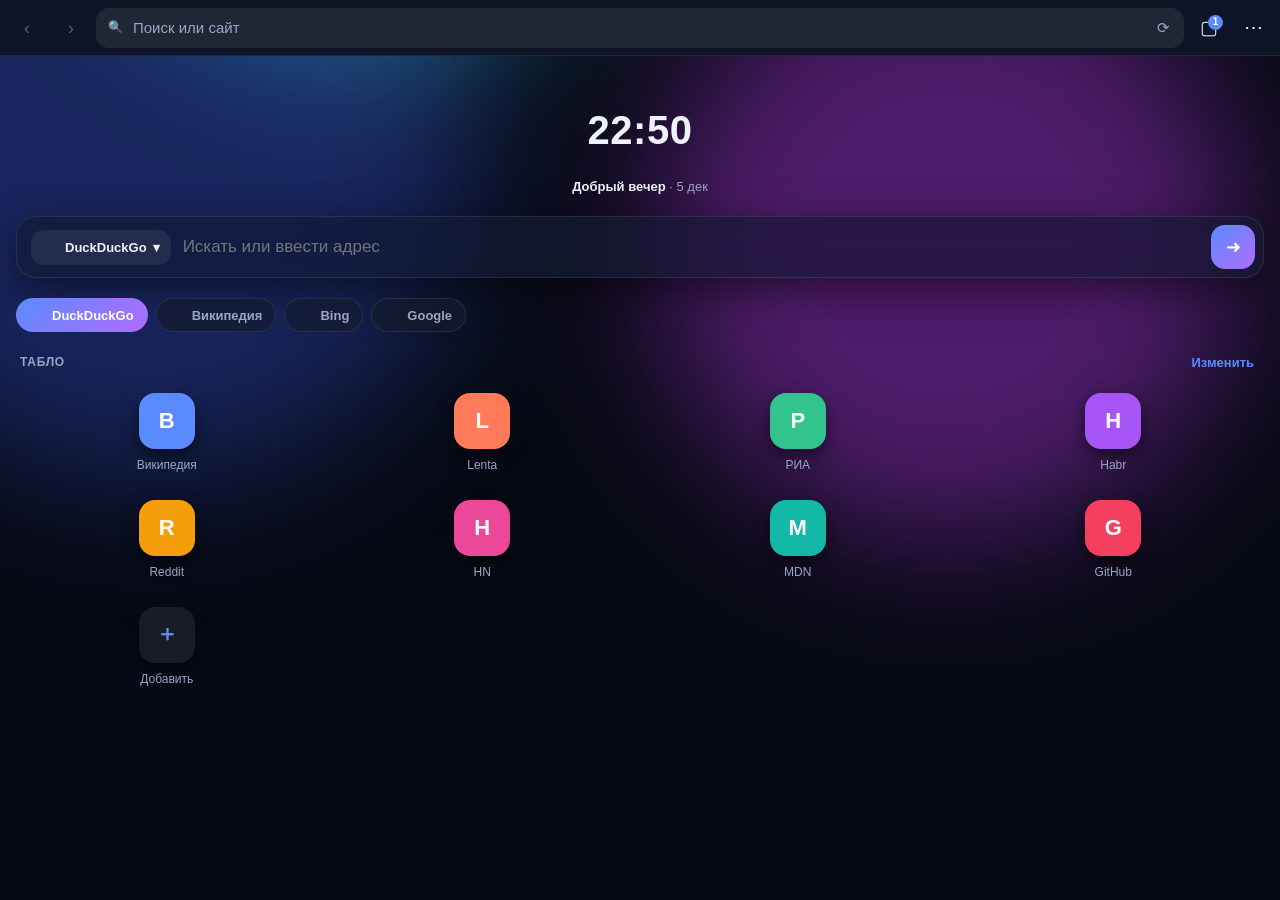
==== commit 73e86558: "Add Windows .exe build (PyInstaller + GitHub Actions) and in-app web browser Desktop: - pybrowser.sp" ====
--- a/docs/index.html
+++ b/docs/index.html
@@ -9,246 +9,214 @@
 <meta name="theme-color" content="#0b0f1a">
 <title>PyBrowser</title>
 <style>
-  :root{
-    --radius:20px;
-    --accent:#5b8cff;
-    --ease:cubic-bezier(.22,1,.36,1);
-  }
-  html[data-theme="dark"]{
-    --bg:#070a14; --text:#eef2fb; --muted:#9aa6c4;
-    --glass:rgba(24,31,52,.55); --glass-brd:rgba(255,255,255,.10);
-    --tile:rgba(30,38,64,.55); --danger:#ff5b6e; --shadow:rgba(0,0,0,.45);
-    --b1:#1b2a6b; --b2:#5b1f7a; --b3:#0f5f6b;
-  }
-  html[data-theme="light"]{
-    --bg:#e9eef9; --text:#101728; --muted:#5c667f;
-    --glass:rgba(255,255,255,.62); --glass-brd:rgba(255,255,255,.7);
-    --tile:rgba(255,255,255,.7); --danger:#e23b52; --shadow:rgba(60,80,140,.18);
-    --b1:#8fb4ff; --b2:#d8a4f0; --b3:#8fe6e0;
-  }
-  *{box-sizing:border-box;-webkit-tap-highlight-color:transparent;-webkit-touch-callout:none}
-  html,body{margin:0;min-height:100%}
-  body{
-    background:var(--bg); color:var(--text);
-    font:16px/1.45 -apple-system,BlinkMacSystemFont,"SF Pro Display","Segoe UI",Roboto,Helvetica,Arial,sans-serif;
-    padding:max(env(safe-area-inset-top),22px) 16px calc(env(safe-area-inset-bottom) + 22px);
-    display:flex;flex-direction:column;gap:20px;min-height:100vh;position:relative;overflow-x:hidden;
-  }
-  /* animated aurora background */
-  .bg{position:fixed;inset:-20% -10%;z-index:-1;filter:blur(70px);opacity:.9;pointer-events:none}
-  .bg span{position:absolute;border-radius:50%;mix-blend-mode:screen;animation:float 18s var(--ease) infinite alternate}
-  html[data-theme="light"] .bg span{mix-blend-mode:multiply;opacity:.6}
-  .bg .b1{width:52vw;height:52vw;left:-6vw;top:-8vw;background:var(--b1);animation-duration:16s}
-  .bg .b2{width:46vw;height:46vw;right:-8vw;top:6vh;background:var(--b2);animation-duration:22s}
-  .bg .b3{width:50vw;height:50vw;left:12vw;bottom:-14vh;background:var(--b3);animation-duration:19s}
-  @keyframes float{from{transform:translate(0,0) scale(1)}to{transform:translate(6vw,5vh) scale(1.15)}}
-  @media (prefers-reduced-motion:reduce){.bg span{animation:none}}
-
-  .glass{background:var(--glass);border:1px solid var(--glass-brd);
-    -webkit-backdrop-filter:blur(22px) saturate(160%);backdrop-filter:blur(22px) saturate(160%);
-    box-shadow:0 12px 40px var(--shadow)}
-
-  header{display:flex;align-items:center;justify-content:space-between;gap:12px}
-  .hello{display:flex;flex-direction:column;gap:2px;min-width:0}
-  .clock{font-size:34px;font-weight:800;letter-spacing:.5px;line-height:1;
-    font-variant-numeric:tabular-nums}
-  .greet{color:var(--muted);font-size:13px;overflow:hidden;text-overflow:ellipsis;white-space:nowrap}
-  .greet b{color:var(--text);font-weight:700}
-  .gear{width:46px;height:46px;border-radius:50%;display:grid;place-items:center;
-    font-size:20px;color:var(--text);flex:0 0 auto;border:1px solid var(--glass-brd);
-    background:var(--glass);transition:transform .4s var(--ease)}
-  .gear:active{transform:rotate(90deg)}
-
-  /* search */
-  .searchwrap{position:relative;z-index:50}
-  form.search{display:flex;align-items:center;gap:8px;border-radius:var(--radius);
-    padding:6px 6px 6px 8px}
-  .eng-toggle{display:flex;align-items:center;gap:6px;padding:10px 12px;border-radius:14px;
-    background:rgba(127,127,127,.12);border:0;color:var(--text);font-size:14px;font-weight:600;
-    max-width:38%;overflow:hidden;white-space:nowrap}
-  .eng-toggle .fav{width:18px;height:18px;border-radius:5px;flex:0 0 auto}
-  .eng-toggle .car{color:var(--muted);font-size:11px}
-  .search input{flex:1;min-width:0;padding:14px 6px;border:0;background:transparent;
-    color:var(--text);font-size:17px;outline:none}
-  .search input::placeholder{color:var(--muted)}
-  .go{width:46px;height:46px;flex:0 0 auto;border:0;border-radius:14px;color:#fff;font-size:19px;
-    background:linear-gradient(135deg,var(--accent),color-mix(in srgb,var(--accent) 55%,#b06bff));
-    box-shadow:0 6px 18px color-mix(in srgb,var(--accent) 45%,transparent)}
-  .go:active{transform:scale(.94)}
-
-  /* suggestions / engine dropdown */
-  .pop{position:absolute;left:0;right:0;top:calc(100% + 8px);z-index:40;border-radius:18px;
-    padding:6px;display:none;max-height:52vh;overflow:auto;-webkit-overflow-scrolling:touch;
-    background:color-mix(in srgb,var(--bg) 88%, var(--accent) 4%)}
-  .pop.open{display:block;animation:pop .18s var(--ease)}
-  @keyframes pop{from{opacity:0;transform:translateY(-6px)}to{opacity:1;transform:none}}
-  .pop .row{display:flex;align-items:center;gap:12px;padding:12px 12px;border-radius:12px;
-    color:var(--text);text-decoration:none;cursor:pointer}
-  .pop .row:active,.pop .row.sel{background:rgba(127,127,127,.16)}
-  .pop .row .ic{width:22px;height:22px;flex:0 0 auto;display:grid;place-items:center;
-    border-radius:6px;font-size:13px;overflow:hidden}
-  .pop .row .ic img{width:100%;height:100%}
-  .pop .row .t{flex:1;overflow:hidden;text-overflow:ellipsis;white-space:nowrap;font-size:15px}
-  .pop .row .s{color:var(--muted);font-size:12px}
-
-  .engrow{display:flex;gap:8px;overflow-x:auto;-webkit-overflow-scrolling:touch;padding-bottom:2px}
-  .engrow::-webkit-scrollbar{display:none}
-  .chip{flex:0 0 auto;display:flex;align-items:center;gap:7px;padding:8px 13px;border-radius:999px;
-    border:1px solid var(--glass-brd);background:var(--glass);color:var(--muted);font-size:13px;font-weight:600}
-  .chip.active{color:#fff;border-color:transparent;
-    background:linear-gradient(135deg,var(--accent),color-mix(in srgb,var(--accent) 55%,#b06bff))}
-  .chip .fav{width:16px;height:16px;border-radius:4px}
-  .chip.addchip{color:var(--accent)}
-
-  .sec{display:flex;align-items:center;justify-content:space-between;margin:2px 4px}
-  .sec h2{margin:0;font-size:13px;text-transform:uppercase;letter-spacing:.7px;color:var(--muted);font-weight:700}
-  .sec .acts{display:flex;gap:14px;align-items:center}
-  .lbtn{background:none;border:0;color:var(--accent);font-size:13px;font-weight:600;padding:2px}
-
-  /* speed dial */
+  :root{--accent:#5b8cff;--ease:cubic-bezier(.22,1,.36,1);--tb:56px;--ts:44px}
+  html[data-theme="dark"]{--bg:#070a14;--bg2:#0e1424;--text:#eef2fb;--muted:#9aa6c4;
+    --glass:rgba(20,27,46,.72);--brd:rgba(255,255,255,.09);--tile:rgba(30,38,64,.6);
+    --danger:#ff5b6e;--shadow:rgba(0,0,0,.5);--b1:#1b2a6b;--b2:#5b1f7a;--b3:#0f5f6b;--field:rgba(127,127,127,.16)}
+  html[data-theme="light"]{--bg:#eef1f8;--bg2:#ffffff;--text:#0f1626;--muted:#5c667f;
+    --glass:rgba(255,255,255,.82);--brd:rgba(20,30,60,.10);--tile:rgba(255,255,255,.8);
+    --danger:#e23b52;--shadow:rgba(60,80,140,.16);--b1:#9fbcff;--b2:#e0b0f5;--b3:#9beae4;--field:rgba(20,30,60,.06)}
+  *{box-sizing:border-box;-webkit-tap-highlight-color:transparent}
+  html,body{margin:0;height:100%;overflow:hidden}
+  body{background:var(--bg);color:var(--text);height:100dvh;display:flex;flex-direction:column;
+    font:16px/1.4 -apple-system,BlinkMacSystemFont,"SF Pro Display","Segoe UI",Roboto,Arial,sans-serif}
+  .glass{background:var(--glass);-webkit-backdrop-filter:blur(20px) saturate(160%);
+    backdrop-filter:blur(20px) saturate(160%);border-bottom:1px solid var(--brd)}
+  button{font-family:inherit}
+
+  /* ---- top chrome ---- */
+  .toolbar{display:flex;align-items:center;gap:6px;height:var(--tb);flex:0 0 auto;
+    padding:0 8px;padding-top:env(safe-area-inset-top);height:calc(var(--tb) + env(safe-area-inset-top))}
+  .ico-btn{width:38px;height:38px;flex:0 0 auto;border:0;background:transparent;color:var(--text);
+    font-size:19px;border-radius:11px;display:grid;place-items:center}
+  .ico-btn:active{background:var(--field)}
+  .ico-btn:disabled{opacity:.32}
+  .addr{flex:1;min-width:0;display:flex;align-items:center;gap:8px;height:40px;padding:0 8px 0 12px;
+    background:var(--field);border-radius:13px}
+  .addr .lock{font-size:12px;color:var(--muted);flex:0 0 auto}
+  .addr input{flex:1;min-width:0;border:0;background:transparent;color:var(--text);font-size:15px;outline:none}
+  .addr input::placeholder{color:var(--muted)}
+  .addr .rl{border:0;background:transparent;color:var(--muted);font-size:15px;width:26px;height:26px;border-radius:8px}
+  .tabbtn{position:relative}
+  .tabbtn .cnt{position:absolute;top:6px;right:5px;min-width:15px;height:15px;padding:0 3px;
+    background:var(--accent);color:#fff;font-size:10px;font-weight:800;border-radius:8px;
+    display:grid;place-items:center;line-height:1}
+
+  /* ---- content ---- */
+  .stage{flex:1;position:relative;overflow:hidden;background:var(--bg)}
+  #frame{position:absolute;inset:0;width:100%;height:100%;border:0;background:#fff;display:none}
+  html[data-theme="dark"] #frame{background:#0e1424}
+  .bar{position:absolute;top:0;left:0;height:3px;width:0;background:linear-gradient(90deg,var(--accent),#b06bff);
+    z-index:20;transition:width .3s var(--ease),opacity .3s;box-shadow:0 0 10px var(--accent)}
+  .err{position:absolute;inset:0;display:none;flex-direction:column;align-items:center;justify-content:center;
+    gap:14px;padding:30px;text-align:center;color:var(--muted)}
+  .err b{color:var(--text);font-size:17px}
+  .err .btns{display:flex;gap:10px;flex-wrap:wrap;justify-content:center}
+  .pill{border:1px solid var(--brd);background:var(--glass);color:var(--text);padding:11px 18px;
+    border-radius:13px;font-size:14px;font-weight:600;text-decoration:none;display:inline-block}
+  .pill.pri{background:linear-gradient(135deg,var(--accent),#b06bff);color:#fff;border-color:transparent}
+
+  /* ---- home / new tab ---- */
+  .home{position:absolute;inset:0;overflow:auto;-webkit-overflow-scrolling:touch;display:none;
+    flex-direction:column;gap:20px;padding:18px 16px calc(env(safe-area-inset-bottom) + 24px)}
+  .home.show{display:flex}
+  .aurora{position:fixed;inset:-20% -10%;z-index:0;filter:blur(70px);opacity:.85;pointer-events:none}
+  .aurora span{position:absolute;border-radius:50%;mix-blend-mode:screen;animation:fl 18s var(--ease) infinite alternate}
+  html[data-theme="light"] .aurora span{mix-blend-mode:multiply;opacity:.5}
+  .aurora .b1{width:52vw;height:52vw;left:-6vw;top:-8vw;background:var(--b1)}
+  .aurora .b2{width:46vw;height:46vw;right:-8vw;top:4vh;background:var(--b2);animation-duration:22s}
+  .aurora .b3{width:50vw;height:50vw;left:12vw;bottom:-16vh;background:var(--b3);animation-duration:19s}
+  @keyframes fl{from{transform:translate(0,0) scale(1)}to{transform:translate(6vw,5vh) scale(1.15)}}
+  @media (prefers-reduced-motion:reduce){.aurora span{animation:none}}
+  .home>*{position:relative;z-index:1}
+  .clock{font-size:40px;font-weight:800;letter-spacing:.5px;font-variant-numeric:tabular-nums;text-align:center;margin-top:8px}
+  .greet{text-align:center;color:var(--muted);font-size:13px}.greet b{color:var(--text)}
+  .bigsearch{display:flex;align-items:center;gap:8px;padding:8px 8px 8px 14px;border-radius:20px;
+    border:1px solid var(--brd);box-shadow:0 12px 40px var(--shadow)}
+  .bigsearch .eng{display:flex;align-items:center;gap:6px;padding:9px 11px;border-radius:13px;background:var(--field);
+    border:0;color:var(--text);font-size:13px;font-weight:700;max-width:40%;overflow:hidden;white-space:nowrap}
+  .bigsearch .eng img{width:17px;height:17px;border-radius:5px}
+  .bigsearch input{flex:1;min-width:0;border:0;background:transparent;color:var(--text);font-size:17px;outline:none;padding:12px 4px}
+  .bigsearch .go{width:44px;height:44px;flex:0 0 auto;border:0;border-radius:14px;color:#fff;font-size:18px;
+    background:linear-gradient(135deg,var(--accent),#b06bff)}
+  .sec{display:flex;align-items:center;justify-content:space-between;margin:2px 4px -4px}
+  .sec h2{margin:0;font-size:12px;text-transform:uppercase;letter-spacing:.7px;color:var(--muted)}
+  .lbtn{border:0;background:none;color:var(--accent);font-size:13px;font-weight:600}
   .grid{display:grid;grid-template-columns:repeat(4,1fr);gap:14px}
-  @media (max-width:360px){.grid{grid-template-columns:repeat(3,1fr);gap:12px}}
-  .tile{position:relative;display:flex;flex-direction:column;align-items:center;gap:9px;
-    padding:16px 6px;border-radius:var(--radius);text-decoration:none;color:var(--text);
-    transition:transform .15s var(--ease)}
+  @media (max-width:360px){.grid{grid-template-columns:repeat(3,1fr)}}
+  .tile{position:relative;display:flex;flex-direction:column;align-items:center;gap:8px;text-decoration:none;
+    color:var(--text);padding:6px 2px}
   .tile:active{transform:scale(.93)}
-  .tile .ico{width:52px;height:52px;border-radius:15px;display:grid;place-items:center;
-    font-size:22px;font-weight:800;color:#fff;overflow:hidden;box-shadow:0 6px 16px var(--shadow)}
-  .tile .ico img{width:100%;height:100%;object-fit:cover}
+  .tile .ic{width:56px;height:56px;border-radius:16px;display:grid;place-items:center;color:#fff;
+    font-size:22px;font-weight:800;overflow:hidden;box-shadow:0 6px 16px var(--shadow)}
+  .tile .ic img{width:100%;height:100%;object-fit:cover}
   .tile .nm{font-size:12px;color:var(--muted);max-width:100%;overflow:hidden;text-overflow:ellipsis;white-space:nowrap}
-  .tile .del{position:absolute;top:2px;right:8px;width:24px;height:24px;border-radius:50%;
-    background:var(--danger);color:#fff;font-size:15px;line-height:24px;text-align:center;
-    display:none;box-shadow:0 3px 10px var(--shadow);animation:wob .3s var(--ease) infinite alternate}
-  @keyframes wob{from{transform:rotate(-4deg)}to{transform:rotate(4deg)}}
+  .tile .del{position:absolute;top:-4px;right:6px;width:23px;height:23px;border-radius:50%;background:var(--danger);
+    color:#fff;font-size:14px;line-height:23px;text-align:center;display:none}
   body.editing .tile .del{display:block}
-  body.editing .tile{animation:jiggle .28s var(--ease) infinite alternate}
-  @keyframes jiggle{from{transform:rotate(-.7deg)}to{transform:rotate(.7deg)}}
-  .tile.addtile .ico{background:rgba(127,127,127,.18);color:var(--accent)}
-
-  /* history */
-  .hist{display:flex;flex-direction:column;gap:8px}
-  .hist a{display:flex;align-items:center;gap:12px;padding:12px;border-radius:15px;
-    text-decoration:none;color:var(--text)}
-  .hist a:active{background:rgba(127,127,127,.14)}
-  .hist .ic{width:26px;height:26px;border-radius:8px;flex:0 0 auto;display:grid;place-items:center;
-    overflow:hidden;font-size:13px;background:rgba(127,127,127,.15)}
-  .hist .ic img{width:100%;height:100%}
-  .hist .t{flex:1;overflow:hidden;text-overflow:ellipsis;white-space:nowrap;font-size:14px}
-  .hist .u{color:var(--muted);font-size:12px;max-width:34%;overflow:hidden;text-overflow:ellipsis;white-space:nowrap}
-
-  .empty{color:var(--muted);text-align:center;font-size:14px;padding:16px}
-  footer{margin-top:auto;text-align:center;color:var(--muted);font-size:12px;opacity:.8}
-  .pad{padding:10px 12px;border-radius:var(--radius)}
-
-  /* settings sheet */
+  body.editing .tile .ic{animation:jig .28s var(--ease) infinite alternate}
+  @keyframes jig{from{transform:rotate(-3deg)}to{transform:rotate(3deg)}}
+  .addtile .ic{background:var(--field);color:var(--accent)}
+  .qrow{display:flex;gap:8px;overflow-x:auto;-webkit-overflow-scrolling:touch}
+  .qrow::-webkit-scrollbar{display:none}
+  .chip{flex:0 0 auto;display:flex;align-items:center;gap:6px;padding:8px 13px;border-radius:999px;
+    border:1px solid var(--brd);background:var(--glass);color:var(--muted);font-size:13px;font-weight:600}
+  .chip.active{color:#fff;border-color:transparent;background:linear-gradient(135deg,var(--accent),#b06bff)}
+  .chip img{width:16px;height:16px;border-radius:4px}
+
+  /* ---- tabs sheet ---- */
   .scrim{position:fixed;inset:0;z-index:60;background:rgba(0,0,0,.5);
     -webkit-backdrop-filter:blur(4px);backdrop-filter:blur(4px);display:none;opacity:0;transition:opacity .25s}
   .scrim.open{display:block;opacity:1}
-  .sheet{position:fixed;left:0;right:0;bottom:0;z-index:61;transform:translateY(100%);
-    transition:transform .35s var(--ease);border-radius:26px 26px 0 0;padding:8px 18px calc(env(safe-area-inset-bottom) + 22px);
-    max-height:88vh;overflow:auto;-webkit-overflow-scrolling:touch}
+  .sheet{position:fixed;left:0;right:0;bottom:0;z-index:61;transform:translateY(101%);transition:transform .35s var(--ease);
+    border-radius:24px 24px 0 0;padding:8px 14px calc(env(safe-area-inset-bottom) + 18px);max-height:86dvh;overflow:auto;
+    background:var(--glass);-webkit-backdrop-filter:blur(24px);backdrop-filter:blur(24px);border:1px solid var(--brd)}
   .sheet.open{transform:none}
-  .grip{width:44px;height:5px;border-radius:3px;background:var(--muted);opacity:.5;margin:8px auto 12px}
-  .sheet h3{margin:18px 2px 10px;font-size:14px;text-transform:uppercase;letter-spacing:.6px;color:var(--muted)}
-  .seg{display:flex;gap:6px;background:rgba(127,127,127,.14);padding:5px;border-radius:14px}
-  .seg button{flex:1;border:0;background:none;color:var(--muted);font-size:14px;font-weight:600;
-    padding:10px;border-radius:10px}
-  .seg button.on{background:var(--glass);color:var(--text);box-shadow:0 3px 10px var(--shadow)}
-  .swatches{display:flex;gap:12px;flex-wrap:wrap}
-  .sw{width:38px;height:38px;border-radius:50%;border:2px solid transparent;position:relative}
+  .grip{width:42px;height:5px;border-radius:3px;background:var(--muted);opacity:.5;margin:6px auto 10px}
+  .sheet-h{display:flex;align-items:center;justify-content:space-between;margin:2px 4px 12px}
+  .sheet-h b{font-size:18px}
+  .tablist{display:flex;flex-direction:column;gap:10px}
+  .tabcard{display:flex;align-items:center;gap:12px;padding:12px;border-radius:15px;background:var(--field);border:1px solid transparent}
+  .tabcard.on{border-color:var(--accent)}
+  .tabcard .fv{width:26px;height:26px;border-radius:7px;flex:0 0 auto;display:grid;place-items:center;
+    overflow:hidden;background:var(--tile);font-size:13px}
+  .tabcard .fv img{width:100%;height:100%}
+  .tabcard .tt{flex:1;min-width:0}
+  .tabcard .tt .a{font-size:14px;font-weight:600;overflow:hidden;text-overflow:ellipsis;white-space:nowrap}
+  .tabcard .tt .b{font-size:12px;color:var(--muted);overflow:hidden;text-overflow:ellipsis;white-space:nowrap}
+  .tabcard .cl{border:0;background:none;color:var(--muted);font-size:20px;padding:0 4px}
+  .menu{display:flex;flex-direction:column;gap:2px}
+  .menu button{display:flex;align-items:center;gap:12px;width:100%;border:0;background:none;color:var(--text);
+    font-size:16px;padding:14px 10px;border-radius:12px;text-align:left}
+  .menu button:active{background:var(--field)}
+  .menu button .em{width:24px;text-align:center}
+  .menu button.dgr{color:var(--danger)}
+  .seg{display:flex;gap:6px;background:var(--field);padding:5px;border-radius:13px;margin:6px 0 4px}
+  .seg button{flex:1;border:0;background:none;color:var(--muted);font-size:14px;font-weight:600;padding:10px;border-radius:9px}
+  .seg button.on{background:var(--glass);color:var(--text)}
+  .swatches{display:flex;gap:12px;flex-wrap:wrap;padding:6px 2px}
+  .sw{width:34px;height:34px;border-radius:50%;border:2px solid transparent}
   .sw.on{border-color:var(--text)}
-  .sw.on::after{content:"✓";position:absolute;inset:0;display:grid;place-items:center;color:#fff;font-size:15px;font-weight:800}
-  .setrow{display:flex;align-items:center;justify-content:space-between;gap:10px;padding:13px 14px;
-    border-radius:14px;background:rgba(127,127,127,.10);margin-bottom:8px}
-  .setrow .lab{font-size:15px}
-  .setrow .sub{color:var(--muted);font-size:12px}
-  .mini{border:1px solid var(--glass-brd);background:var(--glass);color:var(--text);
-    padding:9px 14px;border-radius:12px;font-size:14px;font-weight:600}
-  .mini.dgr{color:var(--danger)}
-  .englist{display:flex;flex-direction:column;gap:8px}
-  .engitem{display:flex;align-items:center;gap:10px;padding:11px 12px;border-radius:12px;background:rgba(127,127,127,.10)}
-  .engitem .fav{width:20px;height:20px;border-radius:5px}
-  .engitem .en{flex:1;overflow:hidden;text-overflow:ellipsis;white-space:nowrap;font-size:14px}
-  .engitem .rm{color:var(--danger);font-size:18px;padding:0 6px}
-  .toast{position:fixed;left:50%;bottom:calc(env(safe-area-inset-bottom) + 24px);transform:translateX(-50%) translateY(20px);
-    z-index:80;padding:12px 18px;border-radius:14px;font-size:14px;opacity:0;pointer-events:none;
-    transition:.3s var(--ease)}
+  .toast{position:fixed;left:50%;bottom:calc(env(safe-area-inset-bottom) + 76px);transform:translateX(-50%) translateY(16px);
+    z-index:80;padding:11px 18px;border-radius:13px;font-size:14px;opacity:0;pointer-events:none;transition:.3s var(--ease);
+    background:var(--glass);border:1px solid var(--brd);-webkit-backdrop-filter:blur(20px);backdrop-filter:blur(20px)}
   .toast.show{opacity:1;transform:translateX(-50%)}
 </style>
 </head>
 <body>
-  <div class="bg"><span class="b1"></span><span class="b2"></span><span class="b3"></span></div>
-
-  <header>
-    <div class="hello">
+  <div class="toolbar glass">
+    <button class="ico-btn" id="back" aria-label="Назад">‹</button>
+    <button class="ico-btn" id="fwd" aria-label="Вперёд">›</button>
+    <div class="addr">
+      <span class="lock" id="lock">🔍</span>
+      <input id="addr" type="text" inputmode="url" enterkeyhint="go" placeholder="Поиск или сайт" autocomplete="off" autocapitalize="off" spellcheck="false">
+      <button class="rl" id="reload" aria-label="Обновить">⟳</button>
+    </div>
+    <button class="ico-btn tabbtn" id="tabsBtn" aria-label="Вкладки">▢<span class="cnt" id="tabCnt">1</span></button>
+    <button class="ico-btn" id="menuBtn" aria-label="Меню">⋯</button>
+  </div>
+
+  <div class="stage">
+    <div class="bar" id="bar"></div>
+    <iframe id="frame" referrerpolicy="no-referrer" sandbox="allow-scripts allow-same-origin allow-forms allow-popups allow-popups-to-escape-sandbox"></iframe>
+
+    <div class="home" id="home">
+      <div class="aurora"><span class="b1"></span><span class="b2"></span><span class="b3"></span></div>
       <div class="clock" id="clock">--:--</div>
       <div class="greet" id="greet">Привет 👋</div>
-    </div>
-    <button class="gear glass" id="openSettings" aria-label="Настройки">⚙️</button>
-  </header>
-
-  <div class="searchwrap">
-    <form class="search glass" id="searchForm" autocomplete="off">
-      <button type="button" class="eng-toggle" id="engToggle" aria-label="Поисковик">
-        <img class="fav" id="engFav" alt=""><span id="engName">DuckDuckGo</span><span class="car">▾</span>
-      </button>
-      <input id="q" type="text" inputmode="search" enterkeyhint="go" placeholder="Поиск или сайт" aria-label="Поиск или адрес">
-      <button type="submit" class="go" aria-label="Открыть">➜</button>
-    </form>
-    <div class="pop glass" id="pop"></div>
+      <div class="bigsearch glass">
+        <button class="eng" id="engBtn"><img id="engFav" alt=""><span id="engName">DuckDuckGo</span> ▾</button>
+        <input id="homeq" type="text" inputmode="search" enterkeyhint="go" placeholder="Искать или ввести адрес" autocapitalize="off" spellcheck="false">
+        <button class="go" id="homego" aria-label="Открыть">➜</button>
+      </div>
+      <div class="qrow" id="engrow"></div>
+      <div class="sec"><h2>Табло</h2><button class="lbtn" id="editToggle">Изменить</button></div>
+      <div class="grid" id="grid"></div>
+    </div>
+
+    <div class="err" id="err">
+      <div style="font-size:40px">🚧</div>
+      <b id="errTitle">Не удалось открыть страницу</b>
+      <div id="errMsg" style="font-size:14px;max-width:320px"></div>
+      <div class="btns">
+        <button class="pill pri" id="errRetry">Повторить</button>
+        <a class="pill" id="errSafari" target="_blank" rel="noopener">Открыть в Safari</a>
+      </div>
+    </div>
   </div>
 
-  <div class="engrow" id="engrow"></div>
-
-  <div>
-    <div class="sec"><h2>Табло</h2><div class="acts">
-      <button class="lbtn" id="editToggle" type="button">Изменить</button>
-    </div></div>
-    <div class="grid" id="grid"></div>
+  <!-- Tabs sheet -->
+  <div class="scrim" id="tabsScrim"></div>
+  <div class="sheet" id="tabsSheet">
+    <div class="grip"></div>
+    <div class="sheet-h"><b>Вкладки</b><button class="pill pri" id="newTabBtn" style="padding:8px 14px">＋ Новая</button></div>
+    <div class="tablist" id="tablist"></div>
   </div>
 
-  <div>
-    <div class="sec"><h2>Недавнее</h2><div class="acts">
-      <button class="lbtn" id="clearHist" type="button">Очистить</button>
-    </div></div>
-    <div class="hist glass pad" id="hist"></div>
-    <div class="empty" id="emptyHist" hidden>История пуста.</div>
-  </div>
-
-  <footer>Safari → «Поделиться» → «На экран «Домой»» — и это приложение 🚀</footer>
-
-  <!-- Settings -->
-  <div class="scrim" id="scrim"></div>
-  <div class="sheet glass" id="sheet">
+  <!-- Menu sheet -->
+  <div class="scrim" id="menuScrim"></div>
+  <div class="sheet" id="menuSheet">
     <div class="grip"></div>
-    <div style="display:flex;align-items:center;justify-content:space-between">
-      <strong style="font-size:19px">Настройки</strong>
-      <button class="mini" id="closeSettings">Готово</button>
-    </div>
-
-    <h3>Тема</h3>
+    <div class="menu">
+      <button id="mSafari"><span class="em">🧭</span>Открыть в Safari</button>
+      <button id="mShare"><span class="em">🔗</span>Поделиться / копировать ссылку</button>
+      <button id="mHome"><span class="em">🏠</span>На стартовую</button>
+      <button id="mReload"><span class="em">⟳</span>Обновить</button>
+    </div>
+    <div class="sheet-h" style="margin:16px 4px 6px"><b style="font-size:14px;color:var(--muted);text-transform:uppercase;letter-spacing:.6px">Тема</b></div>
     <div class="seg" id="themeSeg">
       <button data-theme="dark">🌙 Тёмная</button>
       <button data-theme="light">☀️ Светлая</button>
       <button data-theme="auto">🌓 Авто</button>
     </div>
-
-    <h3>Акцент</h3>
     <div class="swatches" id="swatches"></div>
-
-    <h3>Поисковики</h3>
-    <div class="englist" id="engList"></div>
-    <button class="mini" id="addEngine" style="margin-top:10px">＋ Добавить поисковик</button>
-
-    <h3>Данные</h3>
-    <div class="setrow"><div><div class="lab">Экспорт</div><div class="sub">Скопировать закладки и настройки</div></div>
-      <button class="mini" id="exportBtn">Копировать</button></div>
-    <div class="setrow"><div><div class="lab">Импорт</div><div class="sub">Вставить ранее скопированные данные</div></div>
-      <button class="mini" id="importBtn">Вставить</button></div>
-    <div class="setrow"><div><div class="lab">Сброс</div><div class="sub">Удалить всё и вернуть по умолчанию</div></div>
-      <button class="mini dgr" id="resetBtn">Сбросить</button></div>
-
-    <p style="color:var(--muted);font-size:12px;text-align:center;margin:18px 0 4px">PyBrowser · веб-версия</p>
+    <div class="menu" style="margin-top:6px">
+      <button id="mAddEngine"><span class="em">🔎</span>Добавить поисковик</button>
+      <button id="mExport"><span class="em">📤</span>Экспорт данных</button>
+      <button id="mImport"><span class="em">📥</span>Импорт данных</button>
+      <button id="mReset" class="dgr"><span class="em">🗑️</span>Сбросить всё</button>
+    </div>
+    <p style="text-align:center;color:var(--muted);font-size:12px;margin:14px 0 4px">PyBrowser · веб-версия</p>
   </div>
 
   <div class="toast glass" id="toast"></div>
@@ -257,281 +225,267 @@
 (function(){
   "use strict";
 
+  /* ---------- proxies (bypass X-Frame-Options by fetching HTML) ---------- */
+  var PROXIES = [
+    function(u){ return "https://api.allorigins.win/raw?url=" + encodeURIComponent(u); },
+    function(u){ return "https://corsproxy.io/?url=" + encodeURIComponent(u); },
+    function(u){ return "https://thingproxy.freeboard.io/fetch/" + u; }
+  ];
+
   var DEFAULT_ENGINES = [
-    {id:"duckduckgo", name:"DuckDuckGo", host:"duckduckgo.com",       tpl:"https://duckduckgo.com/?q=%s", custom:false},
-    {id:"google",     name:"Google",     host:"google.com",           tpl:"https://www.google.com/search?q=%s", custom:false},
-    {id:"yandex",     name:"Яндекс",      host:"yandex.ru",            tpl:"https://yandex.ru/search/?text=%s", custom:false},
-    {id:"bing",       name:"Bing",        host:"bing.com",             tpl:"https://www.bing.com/search?q=%s", custom:false},
-    {id:"youtube",    name:"YouTube",     host:"youtube.com",          tpl:"https://www.youtube.com/results?search_query=%s", custom:false}
+    {id:"ddg",  name:"DuckDuckGo", host:"duckduckgo.com", tpl:"https://html.duckduckgo.com/html/?q=%s"},
+    {id:"wiki", name:"Википедия",  host:"wikipedia.org",  tpl:"https://ru.wikipedia.org/w/index.php?search=%s"},
+    {id:"bing", name:"Bing",       host:"bing.com",       tpl:"https://www.bing.com/search?q=%s"},
+    {id:"goog", name:"Google",     host:"google.com",     tpl:"https://www.google.com/search?q=%s"}
   ];
   var DEFAULT_LINKS = [
-    {name:"Google",    url:"https://www.google.com"},
-    {name:"YouTube",   url:"https://m.youtube.com"},
-    {name:"Wikipedia", url:"https://ru.wikipedia.org"},
-    {name:"Reddit",    url:"https://www.reddit.com"},
-    {name:"GitHub",    url:"https://github.com"},
-    {name:"Telegram",  url:"https://web.telegram.org"},
-    {name:"Twitch",    url:"https://m.twitch.tv"},
-    {name:"Gmail",     url:"https://mail.google.com"}
+    {name:"Википедия", url:"https://ru.wikipedia.org"},
+    {name:"Lenta",     url:"https://lenta.ru"},
+    {name:"РИА",       url:"https://ria.ru"},
+    {name:"Habr",      url:"https://habr.com/ru/all/"},
+    {name:"Reddit",    url:"https://old.reddit.com"},
+    {name:"HN",        url:"https://news.ycombinator.com"},
+    {name:"MDN",       url:"https://developer.mozilla.org"},
+    {name:"GitHub",    url:"https://github.com"}
   ];
-  var ACCENTS = ["#5b8cff","#8b5cf6","#ec4899","#f43f5e","#f59e0b","#10b981","#06b6d4","#e2e8f0"];
-  var COLORS = ["#5b8cff","#ff7a59","#31c48d","#a855f7","#f59e0b","#ec4899","#14b8a6","#f43f5e"];
-  var MAX_HISTORY = 60;
-
-  var K = {engines:"pb.engines",engine:"pb.engine",links:"pb.links",history:"pb.history",settings:"pb.settings"};
+  var ACCENTS=["#5b8cff","#8b5cf6","#ec4899","#f43f5e","#f59e0b","#10b981","#06b6d4","#e2e8f0"];
+  var COLORS=["#5b8cff","#ff7a59","#31c48d","#a855f7","#f59e0b","#ec4899","#14b8a6","#f43f5e"];
+
+  var K={eng:"pb2.engines",engId:"pb2.engine",links:"pb2.links",set:"pb2.set",tabs:"pb2.tabs"};
   function load(k,fb){try{var v=JSON.parse(localStorage.getItem(k));return v==null?fb:v;}catch(e){return fb;}}
   function save(k,v){try{localStorage.setItem(k,JSON.stringify(v));}catch(e){}}
 
-  var engines  = load(K.engines, DEFAULT_ENGINES);
-  var engineId = load(K.engine, "duckduckgo");
-  var links    = load(K.links, DEFAULT_LINKS);
-  var history  = load(K.history, []);
-  var settings = load(K.settings, {theme:"dark", accent:"#5b8cff"});
-
-  var $ = function(id){return document.getElementById(id);};
-  var q=$("q"), pop=$("pop"), engrow=$("engrow"), grid=$("grid"),
-      histEl=$("hist"), emptyHist=$("emptyHist");
-
-  function host(u){ try{return new URL(u).hostname.replace(/^www\./,"");}catch(e){
-    return (u||"").replace(/^https?:\/\//,"").replace(/\/.*$/,"").replace(/^www\./,""); } }
-  function favicon(h){ return "https://www.google.com/s2/favicons?sz=64&domain=" + encodeURIComponent(h); }
-  function eng(){ return engines.filter(function(e){return e.id===engineId;})[0] || engines[0]; }
-
-  // ---------- theme + accent ----------
-  function effectiveTheme(){
-    if(settings.theme==="auto")
-      return matchMedia("(prefers-color-scheme: dark)").matches ? "dark" : "light";
-    return settings.theme;
+  var engines=load(K.eng,DEFAULT_ENGINES), engineId=load(K.engId,"ddg"),
+      links=load(K.links,DEFAULT_LINKS), settings=load(K.set,{theme:"dark",accent:"#5b8cff"});
+
+  var $=function(id){return document.getElementById(id);};
+  var frame=$("frame"), home=$("home"), errBox=$("err"), addr=$("addr"), bar=$("bar");
+
+  function host(u){try{return new URL(u).hostname.replace(/^www\./,"");}catch(e){
+    return (u||"").replace(/^https?:\/\//,"").replace(/\/.*$/,"").replace(/^www\./,"");}}
+  function favicon(h){return "https://www.google.com/s2/favicons?sz=64&domain="+encodeURIComponent(h);}
+  function eng(){return engines.filter(function(e){return e.id===engineId;})[0]||engines[0];}
+  function looksUrl(t){t=t.trim();if(!t||/\s/.test(t))return false;
+    if(/^(https?:\/\/|about:)/i.test(t))return true;
+    if(/^localhost(:|\/|$)/i.test(t))return true;return /^[^.]+(\.[^.\s]+)+/.test(t);}
+  function toUrl(t){t=t.trim();if(looksUrl(t))return /:\/\//.test(t)?t:"https://"+t;
+    return eng().tpl.replace("%s",encodeURIComponent(t));}
+
+  /* ---------- tabs model ---------- */
+  var tabs=load(K.tabs,null);
+  if(!tabs||!tabs.length) tabs=[{url:"",title:"Старт",hist:[],idx:-1}];
+  var active=0, reqSeq=0;
+  function saveTabs(){ save(K.tabs, tabs.map(function(t){return {url:t.url,title:t.title,hist:t.hist,idx:t.idx};})); }
+  function cur(){return tabs[active];}
+
+  /* ---------- theme ---------- */
+  function effTheme(){return settings.theme==="auto"?(matchMedia("(prefers-color-scheme: dark)").matches?"dark":"light"):settings.theme;}
+  function applyTheme(){var t=effTheme();document.documentElement.setAttribute("data-theme",t);
+    document.documentElement.style.setProperty("--accent",settings.accent);
+    var m=document.querySelector('meta[name="theme-color"]');if(m)m.setAttribute("content",t==="dark"?"#070a14":"#eef1f8");}
+  matchMedia("(prefers-color-scheme: dark)").addEventListener("change",function(){if(settings.theme==="auto")applyTheme();});
+
+  /* ---------- clock ---------- */
+  function tick(){var d=new Date(),h=d.getHours();
+    $("clock").textContent=("0"+h).slice(-2)+":"+("0"+d.getMinutes()).slice(-2);
+    var p=h<6?"Доброй ночи":h<12?"Доброе утро":h<18?"Добрый день":"Добрый вечер";
+    var mon=["янв","фев","мар","апр","мая","июн","июл","авг","сен","окт","ноя","дек"];
+    $("greet").innerHTML="<b>"+p+"</b> · "+d.getDate()+" "+mon[d.getMonth()];}
+
+  /* ---------- progress bar ---------- */
+  var barT;
+  function barStart(){clearTimeout(barT);bar.style.opacity="1";bar.style.width="12%";
+    setTimeout(function(){bar.style.width="70%";},120);}
+  function barDone(){bar.style.width="100%";barT=setTimeout(function(){bar.style.opacity="0";bar.style.width="0";},300);}
+
+  /* ---------- fetch through proxies ---------- */
+  function fetchVia(url){
+    var i=0;
+    function attempt(){
+      if(i>=PROXIES.length) return Promise.reject(new Error("all proxies failed"));
+      var mk=PROXIES[i++];
+      var ctrl=new AbortController(); var to=setTimeout(function(){ctrl.abort();},9000);
+      return fetch(mk(url),{signal:ctrl.signal,redirect:"follow"}).then(function(r){
+        clearTimeout(to);
+        if(!r.ok) throw new Error("HTTP "+r.status);
+        return r.text();
+      }).then(function(html){
+        if(!html || html.length<40) throw new Error("empty");
+        return html;
+      }).catch(function(e){clearTimeout(to);return attempt();});
+    }
+    return attempt();
   }
-  function applyTheme(){
-    var t = effectiveTheme();
-    document.documentElement.setAttribute("data-theme", t);
-    document.documentElement.style.setProperty("--accent", settings.accent);
-    var m=document.querySelector('meta[name="theme-color"]');
-    if(m) m.setAttribute("content", t==="dark" ? "#070a14" : "#e9eef9");
+
+  function esc(s){return String(s).replace(/"/g,"&quot;");}
+  function buildDoc(htmlText,baseUrl){
+    // Neutralise CSP meta that would block our base/subresources; inject <base> + link interceptor.
+    var html=htmlText.replace(/<meta[^>]+http-equiv=["']?content-security-policy["']?[^>]*>/gi,"");
+    var inject='<base href="'+esc(baseUrl)+'">'+
+      '<style>html{-webkit-text-size-adjust:100%}</style>'+
+      '<scr'+'ipt>(function(){'+
+      'function send(u){try{parent.postMessage({pb:"nav",url:u},"*");}catch(e){}}'+
+      'document.addEventListener("click",function(e){var a=e.target.closest&&e.target.closest("a");'+
+      'if(a&&a.href&&!/^javascript:/i.test(a.getAttribute("href")||"")){e.preventDefault();send(a.href);}},true);'+
+      'document.addEventListener("submit",function(e){var f=e.target;if(f&&f.method&&f.method.toLowerCase()==="get"){'+
+      'try{e.preventDefault();var fd=new URLSearchParams(new FormData(f));var u=new URL(f.action||location.href);'+
+      'u.search=fd.toString();send(u.href);}catch(err){}}},true);'+
+      '})();</scr'+'ipt>';
+    if(/<head[^>]*>/i.test(html)) return html.replace(/<head[^>]*>/i,function(m){return m+inject;});
+    if(/<html[^>]*>/i.test(html)) return html.replace(/<html[^>]*>/i,function(m){return m+"<head>"+inject+"</head>";});
+    return inject+html;
   }
-  matchMedia("(prefers-color-scheme: dark)").addEventListener("change", function(){
-    if(settings.theme==="auto") applyTheme();
-  });
-
-  // ---------- clock + greeting ----------
-  function tick(){
-    var d=new Date(), h=d.getHours();
-    $("clock").textContent =
-      ("0"+h).slice(-2)+":"+("0"+d.getMinutes()).slice(-2);
-    var part = h<6?"Доброй ночи":h<12?"Доброе утро":h<18?"Добрый день":"Добрый вечер";
-    var days=["воскресенье","понедельник","вторник","среда","четверг","пятница","суббота"];
-    var mon=["янв","фев","мар","апр","мая","июн","июл","авг","сен","окт","ноя","дек"];
-    $("greet").innerHTML = "<b>"+part+"</b> · "+d.getDate()+" "+mon[d.getMonth()]+", "+days[d.getDay()];
+
+  /* ---------- navigation ---------- */
+  function showHome(){home.classList.add("show");frame.style.display="none";errBox.style.display="none";}
+  function showFrame(){home.classList.remove("show");frame.style.display="block";errBox.style.display="none";}
+  function showErr(url,msg){home.classList.remove("show");frame.style.display="none";
+    errBox.style.display="flex";$("errMsg").textContent=msg||"";
+    $("errSafari").href=url; $("errRetry").onclick=function(){navigate(url,{push:false});};}
+
+  function setAddr(){
+    var t=cur();
+    addr.value=t.url||"";
+    $("lock").textContent=t.url?(/^https:/i.test(t.url)?"🔒":"🌐"):"🔍";
+    $("back").disabled=!(t.idx>0);
+    $("fwd").disabled=!(t.hist && t.idx<t.hist.length-1);
   }
 
-  // ---------- input parsing ----------
-  function looksLikeUrl(t){t=t.trim();
-    if(!t||/\s/.test(t))return false;
-    if(/^(https?:\/\/|file:\/\/|about:)/i.test(t))return true;
-    if(/^localhost(:|\/|$)/i.test(t))return true;
-    return /^[^.]+(\.[^.\s]+)+/.test(t);}
-  function toUrl(t){t=t.trim();
-    if(looksLikeUrl(t))return /:\/\//.test(t)?t:"http://"+t;
-    return eng().tpl.replace("%s",encodeURIComponent(t));}
-  function pushHistory(title,url){
-    history=history.filter(function(h){return h.url!==url;});
-    history.unshift({title:title,url:url,t:Date.now()});
-    if(history.length>MAX_HISTORY)history=history.slice(0,MAX_HISTORY);
-    save(K.history,history);}
-  function go(raw){
-    var url=toUrl(raw), search=!looksLikeUrl(raw.trim());
-    pushHistory(search?("🔎 "+raw.trim()):host(url), url);
-    window.location.href=url;}
-
-  $("searchForm").addEventListener("submit",function(e){
-    e.preventDefault(); var t=q.value.trim(); if(t) go(t);});
-
-  // ---------- suggestions ----------
-  function renderSuggest(){
-    var val=q.value.trim(); pop.innerHTML="";
-    var rows=[];
-    if(val){
-      rows.push({icon:"🔎",title:"Искать «"+val+"» в "+eng().name,action:function(){go(val);}});
+  function navigate(url,opts){
+    opts=opts||{};
+    var t=cur();
+    if(!url){ t.url="";t.title="Старт";setAddr();showHome();updateTabCount();saveTabs();return; }
+    if(opts.push!==false){
+      t.hist=(t.hist||[]).slice(0,(t.idx||0)+ (t.idx>=0?1:0));
+      t.hist.push(url); t.idx=t.hist.length-1;
     }
-    var seen={}, lc=val.toLowerCase();
-    history.forEach(function(h){
-      if(rows.length>7) return;
-      if(seen[h.url]) return;
-      if(val && (h.title.toLowerCase().indexOf(lc)<0 && h.url.toLowerCase().indexOf(lc)<0)) return;
-      seen[h.url]=1;
-      rows.push({fav:favicon(host(h.url)),title:h.title||h.url,sub:host(h.url),
-        action:function(){pushHistory(h.title,h.url);location.href=h.url;}});
-    });
-    if(!rows.length){ pop.classList.remove("open"); return; }
-    rows.forEach(function(r){
-      var el=document.createElement("div"); el.className="row";
-      el.innerHTML='<span class="ic">'+(r.fav?'<img src="'+r.fav+'" onerror="this.style.display=\'none\'">':(r.icon||""))+'</span>'+
-        '<span class="t">'+r.title+'</span>'+(r.sub?'<span class="s">'+r.sub+'</span>':'');
-      el.addEventListener("mousedown",function(ev){ev.preventDefault();});
-      el.addEventListener("click",r.action);
-      pop.appendChild(el);
-    });
-    pop.classList.add("open");
-  }
-  q.addEventListener("input",renderSuggest);
-  q.addEventListener("focus",renderSuggest);
-  document.addEventListener("click",function(e){
-    if(!e.target.closest(".searchwrap")) pop.classList.remove("open");
-  });
-
-  // ---------- engines ----------
-  function paintEngineToggle(){
-    $("engName").textContent=eng().name;
-    $("engFav").src=favicon(eng().host||host(eng().tpl));
-  }
-  function renderEngines(){
-    engrow.innerHTML="";
-    engines.forEach(function(e){
-      var b=document.createElement("button");
-      b.type="button"; b.className="chip"+(e.id===engineId?" active":"");
-      b.innerHTML='<img class="fav" src="'+favicon(e.host||host(e.tpl))+'" onerror="this.style.visibility=\'hidden\'">'+e.name;
-      b.addEventListener("click",function(){engineId=e.id;save(K.engine,engineId);renderEngines();paintEngineToggle();q.focus();});
-      engrow.appendChild(b);
-    });
-    var add=document.createElement("button");
-    add.type="button"; add.className="chip addchip"; add.textContent="＋";
-    add.addEventListener("click",openSettings);
-    engrow.appendChild(add);
-    paintEngineToggle();
-  }
-  $("engToggle").addEventListener("click",function(){
-    var i=engines.indexOf(eng()); engineId=engines[(i+1)%engines.length].id;
-    save(K.engine,engineId); renderEngines();
-  });
-
-  // ---------- speed dial ----------
-  function color(i){return COLORS[i%COLORS.length];}
-  function letter(n,u){var s=(n||u||"?").replace(/^https?:\/\//,"").trim();return (s[0]||"?").toUpperCase();}
-  function renderLinks(){
-    grid.innerHTML="";
-    links.forEach(function(link,i){
-      var a=document.createElement("a"); a.className="tile"; a.href=link.url;
-      a.innerHTML='<span class="del" data-i="'+i+'">×</span>'+
-        '<span class="ico" style="background:'+color(i)+'">'+
-          '<img src="'+favicon(host(link.url))+'" alt="" onerror="this.remove()">'+letter(link.name,link.url)+
-        '</span><span class="nm">'+(link.name||host(link.url))+'</span>';
-      a.addEventListener("click",function(ev){
-        if(document.body.classList.contains("editing")){ev.preventDefault();return;}
-        pushHistory(link.name||host(link.url),link.url);
-      });
-      grid.appendChild(a);
-    });
-    var add=document.createElement("a"); add.className="tile addtile"; add.href="#";
-    add.innerHTML='<span class="ico">＋</span><span class="nm">Добавить</span>';
-    add.addEventListener("click",function(ev){ev.preventDefault();addLink();});
-    grid.appendChild(add);
-  }
-  grid.addEventListener("click",function(e){
-    var del=e.target.closest(".del");
-    if(del){e.preventDefault();links.splice(parseInt(del.dataset.i,10),1);save(K.links,links);renderLinks();}
-  });
-  function addLink(){
-    var url=prompt("Адрес сайта (например, apple.com):"); if(!url)return;
-    url=url.trim(); if(!/:\/\//.test(url)) url="https://"+url.replace(/^\/+/,"");
-    var name=prompt("Название:",host(url));
-    links.push({name:(name||"").trim(),url:url}); save(K.links,links); renderLinks();
-  }
-  $("editToggle").addEventListener("click",function(){
-    document.body.classList.toggle("editing");
-    this.textContent=document.body.classList.contains("editing")?"Готово":"Изменить";
-  });
-
-  // ---------- history ----------
-  function renderHistory(){
-    histEl.innerHTML=""; emptyHist.hidden=history.length>0;
-    histEl.style.display=history.length?"":"none";
-    history.slice(0,14).forEach(function(h){
-      var a=document.createElement("a"); a.href=h.url;
-      a.innerHTML='<span class="ic"><img src="'+favicon(host(h.url))+'" onerror="this.style.display=\'none\'"></span>'+
-        '<span class="t">'+(h.title||h.url)+'</span><span class="u">'+host(h.url)+'</span>';
-      histEl.appendChild(a);
+    t.url=url; setAddr();
+    var seq=++reqSeq;
+    showFrame(); barStart(); frame.setAttribute("srcdoc","<!doctype html><meta charset=utf-8><body style='background:transparent'></body>");
+    fetchVia(url).then(function(html){
+      if(seq!==reqSeq) return;
+      var titleM=/<title[^>]*>([\s\S]*?)<\/title>/i.exec(html);
+      t.title=(titleM?titleM[1]:host(url)).replace(/\s+/g," ").trim().slice(0,60)||host(url);
+      frame.setAttribute("srcdoc",buildDoc(html,url));
+      barDone(); setAddr(); updateTabCount(); saveTabs();
+    }).catch(function(e){
+      if(seq!==reqSeq) return;
+      barDone(); showErr(url,"Сайт не дал себя открыть внутри приложения (частая причина — защита от встраивания или он слишком тяжёлый). Открой его в Safari.");
+      t.title=host(url); updateTabCount(); saveTabs();
     });
   }
-  $("clearHist").addEventListener("click",function(){history=[];save(K.history,history);renderHistory();});
-
-  // ---------- settings sheet ----------
-  function openSettings(){ $("scrim").classList.add("open"); $("sheet").classList.add("open"); renderSettings(); }
-  function closeSettings(){ $("scrim").classList.remove("open"); $("sheet").classList.remove("open"); }
-  $("openSettings").addEventListener("click",openSettings);
-  $("closeSettings").addEventListener("click",closeSettings);
-  $("scrim").addEventListener("click",closeSettings);
-
-  function renderSettings(){
-    // theme seg
-    [].forEach.call($("themeSeg").children,function(b){
-      b.classList.toggle("on", b.dataset.theme===settings.theme);
-    });
-    // swatches
-    var sw=$("swatches"); sw.innerHTML="";
-    ACCENTS.forEach(function(c){
-      var d=document.createElement("div"); d.className="sw"+(c===settings.accent?" on":"");
-      d.style.background=c;
-      d.addEventListener("click",function(){settings.accent=c;save(K.settings,settings);applyTheme();renderSettings();renderEngines();renderLinks();});
-      sw.appendChild(d);
-    });
-    // engines list
-    var el=$("engList"); el.innerHTML="";
-    engines.forEach(function(e){
-      var it=document.createElement("div"); it.className="engitem";
-      it.innerHTML='<img class="fav" src="'+favicon(e.host||host(e.tpl))+'" onerror="this.style.visibility=\'hidden\'">'+
-        '<span class="en">'+e.name+'</span>'+(e.custom?'<span class="rm">🗑️</span>':'<span class="sub" style="color:var(--muted);font-size:12px">по умолч.</span>');
-      var rm=it.querySelector(".rm");
-      if(rm) rm.addEventListener("click",function(){
-        engines=engines.filter(function(x){return x.id!==e.id;});
-        if(engineId===e.id)engineId=engines[0].id;
-        save(K.engines,engines);save(K.engine,engineId);renderEngines();renderSettings();
-      });
-      el.appendChild(it);
-    });
-  }
-  [].forEach.call($("themeSeg").children,function(b){
-    b.addEventListener("click",function(){settings.theme=b.dataset.theme;save(K.settings,settings);applyTheme();renderSettings();});
+
+  function goBack(){var t=cur();if(t.idx>0){t.idx--;navigate(t.hist[t.idx],{push:false});}else if(t.url){navigate("");}}
+  function goForward(){var t=cur();if(t.hist&&t.idx<t.hist.length-1){t.idx++;navigate(t.hist[t.idx],{push:false});}}
+
+  window.addEventListener("message",function(e){
+    var d=e.data;
+    if(d&&d.pb==="nav"&&d.url){ navigate(d.url); }
   });
-  $("addEngine").addEventListener("click",function(){
-    var name=prompt("Название поисковика:"); if(!name)return;
-    var tpl=prompt("Адрес поиска, где %s — запрос:\nнапр. https://searx.be/search?q=%s");
+
+  $("back").onclick=goBack; $("fwd").onclick=goForward;
+  $("reload").onclick=function(){if(cur().url)navigate(cur().url,{push:false});};
+  addr.addEventListener("keydown",function(e){if(e.key==="Enter"){var v=addr.value.trim();if(v)navigate(toUrl(v));addr.blur();}});
+  addr.addEventListener("focus",function(){setTimeout(function(){addr.select();},30);});
+
+  /* ---------- home search + engines ---------- */
+  function paintEng(){$("engName").textContent=eng().name;$("engFav").src=favicon(eng().host);}
+  function submitHome(){var v=$("homeq").value.trim();if(v){navigate(toUrl(v));$("homeq").value="";}}
+  $("homego").onclick=submitHome;
+  $("homeq").addEventListener("keydown",function(e){if(e.key==="Enter"){e.preventDefault();submitHome();}});
+  $("engBtn").onclick=function(){var i=engines.indexOf(eng());engineId=engines[(i+1)%engines.length].id;save(K.engId,engineId);paintEng();renderEngines();};
+  function renderEngines(){var r=$("engrow");r.innerHTML="";
+    engines.forEach(function(en){var b=document.createElement("button");
+      b.className="chip"+(en.id===engineId?" active":"");
+      b.innerHTML='<img src="'+favicon(en.host)+'" onerror="this.style.visibility=\'hidden\'">'+en.name;
+      b.onclick=function(){engineId=en.id;save(K.engId,engineId);paintEng();renderEngines();$("homeq").focus();};
+      r.appendChild(b);});}
+
+  /* ---------- speed dial ---------- */
+  function letter(n,u){var s=(n||u||"?").replace(/^https?:\/\//,"").trim();return (s[0]||"?").toUpperCase();}
+  function renderLinks(){var g=$("grid");g.innerHTML="";
+    links.forEach(function(link,i){var a=document.createElement("a");a.className="tile";a.href="#";
+      a.innerHTML='<span class="del" data-i="'+i+'">×</span>'+
+        '<span class="ic" style="background:'+COLORS[i%COLORS.length]+'"><img src="'+favicon(host(link.url))+'" onerror="this.remove()">'+letter(link.name,link.url)+'</span>'+
+        '<span class="nm">'+(link.name||host(link.url))+'</span>';
+      a.onclick=function(ev){ev.preventDefault();
+        if(document.body.classList.contains("editing"))return;
+        navigate(link.url);};
+      g.appendChild(a);});
+    var add=document.createElement("a");add.className="tile addtile";add.href="#";
+    add.innerHTML='<span class="ic">＋</span><span class="nm">Добавить</span>';
+    add.onclick=function(ev){ev.preventDefault();addLink();};g.appendChild(add);}
+  $("grid").addEventListener("click",function(e){var d=e.target.closest(".del");
+    if(d){e.preventDefault();e.stopPropagation();links.splice(+d.dataset.i,1);save(K.links,links);renderLinks();}});
+  function addLink(){var url=prompt("Адрес сайта (например apple.com):");if(!url)return;url=url.trim();
+    if(!/:\/\//.test(url))url="https://"+url.replace(/^\/+/,"");
+    var name=prompt("Название:",host(url));links.push({name:(name||"").trim(),url:url});save(K.links,links);renderLinks();}
+  $("editToggle").onclick=function(){document.body.classList.toggle("editing");
+    this.textContent=document.body.classList.contains("editing")?"Готово":"Изменить";};
+
+  /* ---------- tabs sheet ---------- */
+  function updateTabCount(){$("tabCnt").textContent=tabs.length;}
+  function openSheet(s){$(s+"Scrim").classList.add("open");$(s+"Sheet").classList.add("open");}
+  function closeSheet(s){$(s+"Scrim").classList.remove("open");$(s+"Sheet").classList.remove("open");}
+  function renderTabs(){var l=$("tablist");l.innerHTML="";
+    tabs.forEach(function(t,i){var c=document.createElement("div");c.className="tabcard"+(i===active?" on":"");
+      var fav=t.url?'<img src="'+favicon(host(t.url))+'" onerror="this.parentNode.textContent=\'🌐\'">':"🏠";
+      c.innerHTML='<span class="fv">'+fav+'</span><div class="tt"><div class="a">'+(t.title||"Новая вкладка")+
+        '</div><div class="b">'+(t.url?host(t.url):"стартовая страница")+'</div></div><button class="cl">×</button>';
+      c.querySelector(".tt").onclick=function(){active=i;switchTab();closeSheet("tabs");};
+      c.querySelector(".fv").onclick=function(){active=i;switchTab();closeSheet("tabs");};
+      c.querySelector(".cl").onclick=function(ev){ev.stopPropagation();closeTab(i);};
+      l.appendChild(c);});}
+  function switchTab(){var t=cur();setAddr();
+    if(!t.url){showHome();}
+    else{navigate(t.url,{push:false});}
+    updateTabCount();saveTabs();}
+  function newTab(){tabs.push({url:"",title:"Старт",hist:[],idx:-1});active=tabs.length-1;
+    switchTab();closeSheet("tabs");$("homeq").focus();}
+  function closeTab(i){tabs.splice(i,1);if(!tabs.length)tabs=[{url:"",title:"Старт",hist:[],idx:-1}];
+    if(active>=tabs.length)active=tabs.length-1;renderTabs();switchTab();}
+  $("tabsBtn").onclick=function(){renderTabs();openSheet("tabs");};
+  $("tabsScrim").onclick=function(){closeSheet("tabs");};
+  $("newTabBtn").onclick=newTab;
+
+  /* ---------- menu sheet ---------- */
+  $("menuBtn").onclick=function(){renderMenu();openSheet("menu");};
+  $("menuScrim").onclick=function(){closeSheet("menu");};
+  $("mReload").onclick=function(){closeSheet("menu");if(cur().url)navigate(cur().url,{push:false});};
+  $("mHome").onclick=function(){closeSheet("menu");navigate("");};
+  $("mSafari").onclick=function(){closeSheet("menu");var u=cur().url;if(u)window.open(u,"_blank","noopener");else toast("Нет открытого сайта");};
+  $("mShare").onclick=function(){closeSheet("menu");var u=cur().url;if(!u){toast("Нет открытого сайта");return;}
+    if(navigator.share)navigator.share({url:u}).catch(function(){});
+    else if(navigator.clipboard)navigator.clipboard.writeText(u).then(function(){toast("Ссылка скопирована ✓");});
+    else prompt("Ссылка:",u);};
+  function renderMenu(){[].forEach.call($("themeSeg").children,function(b){b.classList.toggle("on",b.dataset.theme===settings.theme);});
+    var sw=$("swatches");sw.innerHTML="";ACCENTS.forEach(function(c){var d=document.createElement("div");
+      d.className="sw"+(c===settings.accent?" on":"");d.style.background=c;
+      d.onclick=function(){settings.accent=c;save(K.set,settings);applyTheme();renderMenu();renderEngines();renderLinks();};
+      sw.appendChild(d);});}
+  [].forEach.call($("themeSeg").children,function(b){b.onclick=function(){settings.theme=b.dataset.theme;save(K.set,settings);applyTheme();renderMenu();};});
+  $("mAddEngine").onclick=function(){var name=prompt("Название поисковика:");if(!name)return;
+    var tpl=prompt("Адрес поиска, где %s — запрос:\nнапр. https://html.duckduckgo.com/html/?q=%s");
     if(!tpl||tpl.indexOf("%s")<0){toast("Нужен адрес со знаком %s");return;}
-    engines.push({id:"c"+Date.now(),name:name.trim(),host:host(tpl),tpl:tpl.trim(),custom:true});
-    save(K.engines,engines);renderEngines();renderSettings();
-  });
-
-  // ---------- export / import / reset ----------
-  function snapshot(){return JSON.stringify({engines:engines,engineId:engineId,links:links,history:history,settings:settings});}
-  $("exportBtn").addEventListener("click",function(){
-    var data=snapshot();
-    if(navigator.clipboard&&navigator.clipboard.writeText){
-      navigator.clipboard.writeText(data).then(function(){toast("Скопировано ✓");},function(){prompt("Скопируй вручную:",data);});
-    } else prompt("Скопируй вручную:",data);
-  });
-  $("importBtn").addEventListener("click",function(){
-    var raw=prompt("Вставь ранее скопированные данные:"); if(!raw)return;
-    try{var o=JSON.parse(raw);
-      if(o.engines)engines=o.engines; if(o.engineId)engineId=o.engineId;
-      if(o.links)links=o.links; if(o.history)history=o.history; if(o.settings)settings=o.settings;
-      save(K.engines,engines);save(K.engine,engineId);save(K.links,links);save(K.history,history);save(K.settings,settings);
-      applyTheme();renderEngines();renderLinks();renderHistory();renderSettings();toast("Импортировано ✓");
-    }catch(e){toast("Не получилось прочитать данные");}
-  });
-  $("resetBtn").addEventListener("click",function(){
-    if(!confirm("Удалить все закладки, историю и настройки?"))return;
-    Object.keys(K).forEach(function(k){localStorage.removeItem(K[k]);});
-    engines=DEFAULT_ENGINES.slice();engineId="duckduckgo";links=DEFAULT_LINKS.slice();history=[];settings={theme:"dark",accent:"#5b8cff"};
-    applyTheme();renderEngines();renderLinks();renderHistory();renderSettings();toast("Сброшено");
-  });
-
-  var toastT;
-  function toast(msg){var t=$("toast");t.textContent=msg;t.classList.add("show");
+    engines.push({id:"c"+Date.now(),name:name.trim(),host:host(tpl),tpl:tpl.trim()});save(K.eng,engines);paintEng();renderEngines();toast("Добавлено ✓");};
+  $("mExport").onclick=function(){closeSheet("menu");var data=JSON.stringify({engines:engines,engineId:engineId,links:links,settings:settings});
+    if(navigator.clipboard)navigator.clipboard.writeText(data).then(function(){toast("Скопировано ✓");},function(){prompt("Скопируй:",data);});
+    else prompt("Скопируй:",data);};
+  $("mImport").onclick=function(){var raw=prompt("Вставь данные:");if(!raw)return;try{var o=JSON.parse(raw);
+    if(o.engines)engines=o.engines;if(o.engineId)engineId=o.engineId;if(o.links)links=o.links;if(o.settings)settings=o.settings;
+    save(K.eng,engines);save(K.engId,engineId);save(K.links,links);save(K.set,settings);
+    applyTheme();paintEng();renderEngines();renderLinks();toast("Импортировано ✓");}catch(e){toast("Не читается");}};
+  $("mReset").onclick=function(){if(!confirm("Удалить все закладки, вкладки и настройки?"))return;
+    Object.keys(K).forEach(function(k){localStorage.removeItem(K[k]);});location.reload();};
+
+  var toastT;function toast(m){var t=$("toast");t.textContent=m;t.classList.add("show");
     clearTimeout(toastT);toastT=setTimeout(function(){t.classList.remove("show");},1800);}
 
-  // ---------- init ----------
-  applyTheme(); tick(); setInterval(tick,1000);
-  renderEngines(); renderLinks(); renderHistory();
+  /* ---------- init ---------- */
+  applyTheme();tick();setInterval(tick,1000);
+  paintEng();renderEngines();renderLinks();updateTabCount();
+  setAddr();
+  if(cur().url) navigate(cur().url,{push:false}); else showHome();
 })();
 </script>
 </body>
